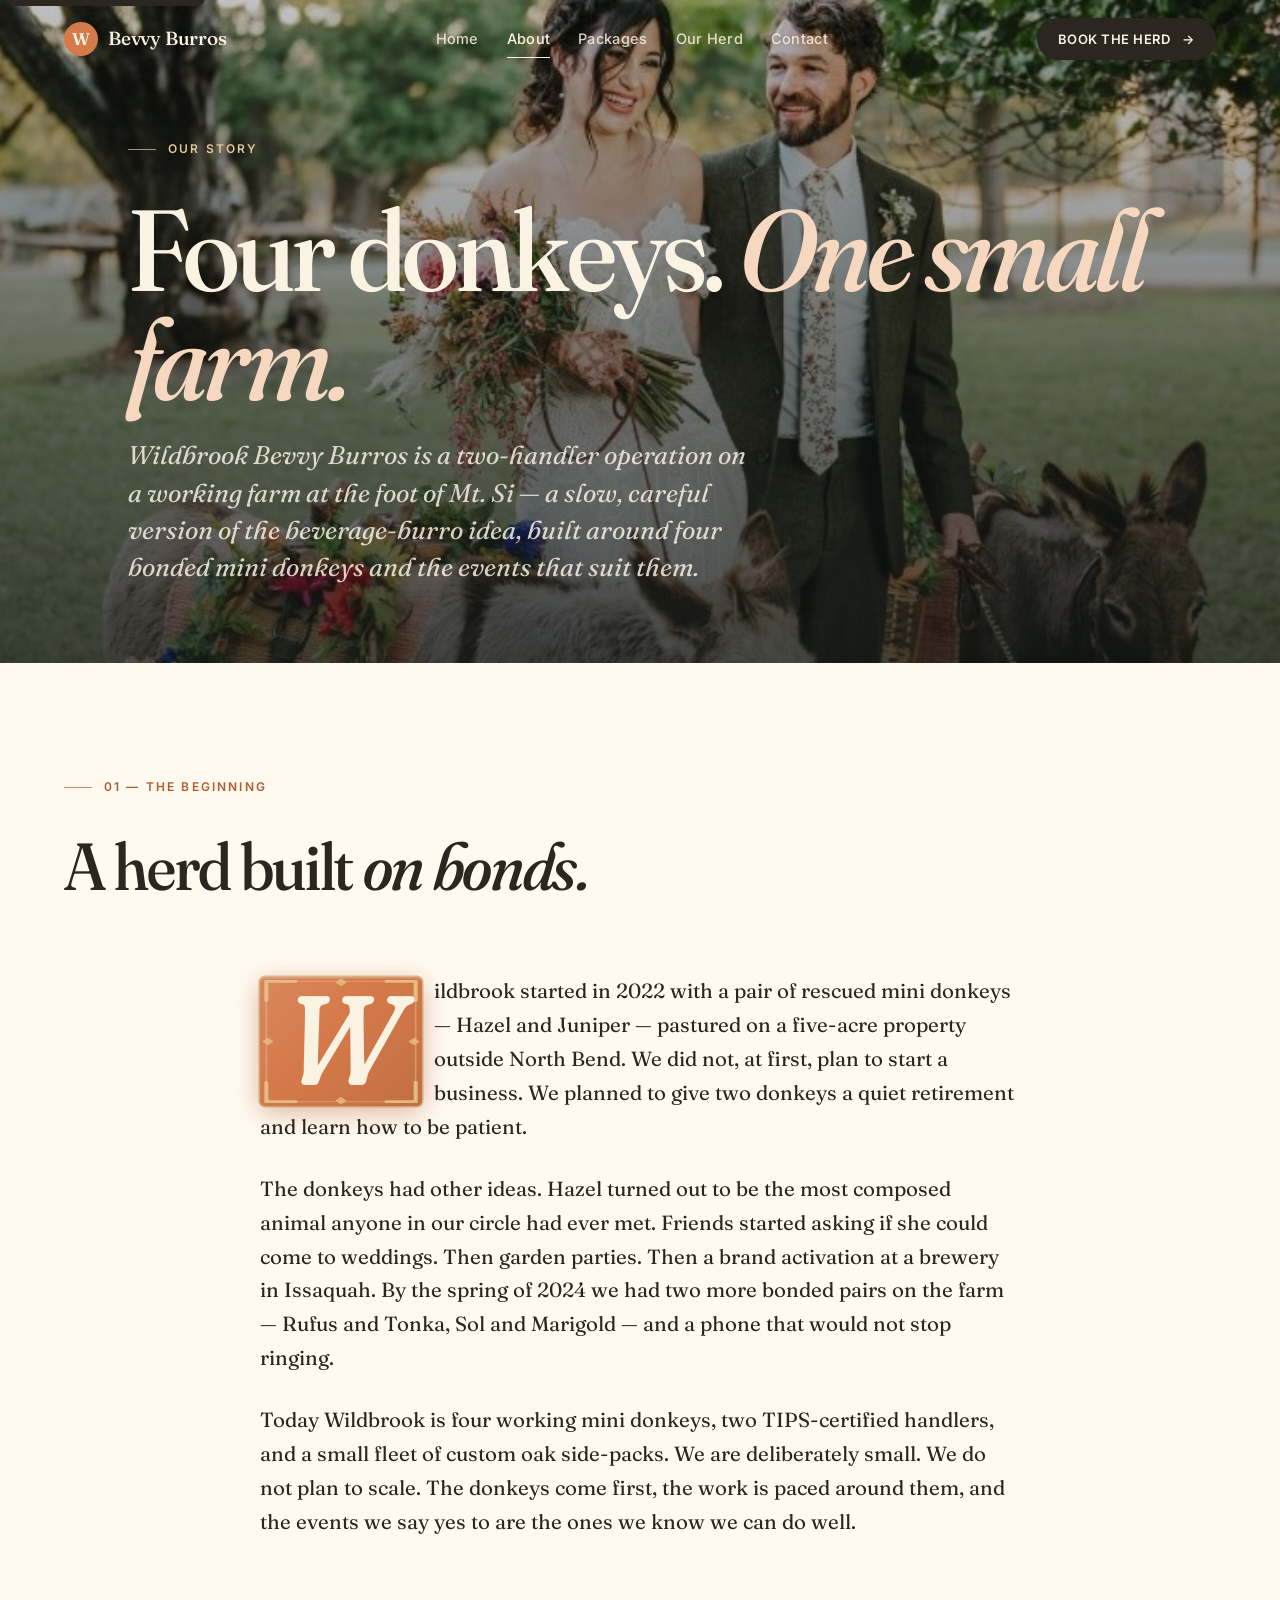
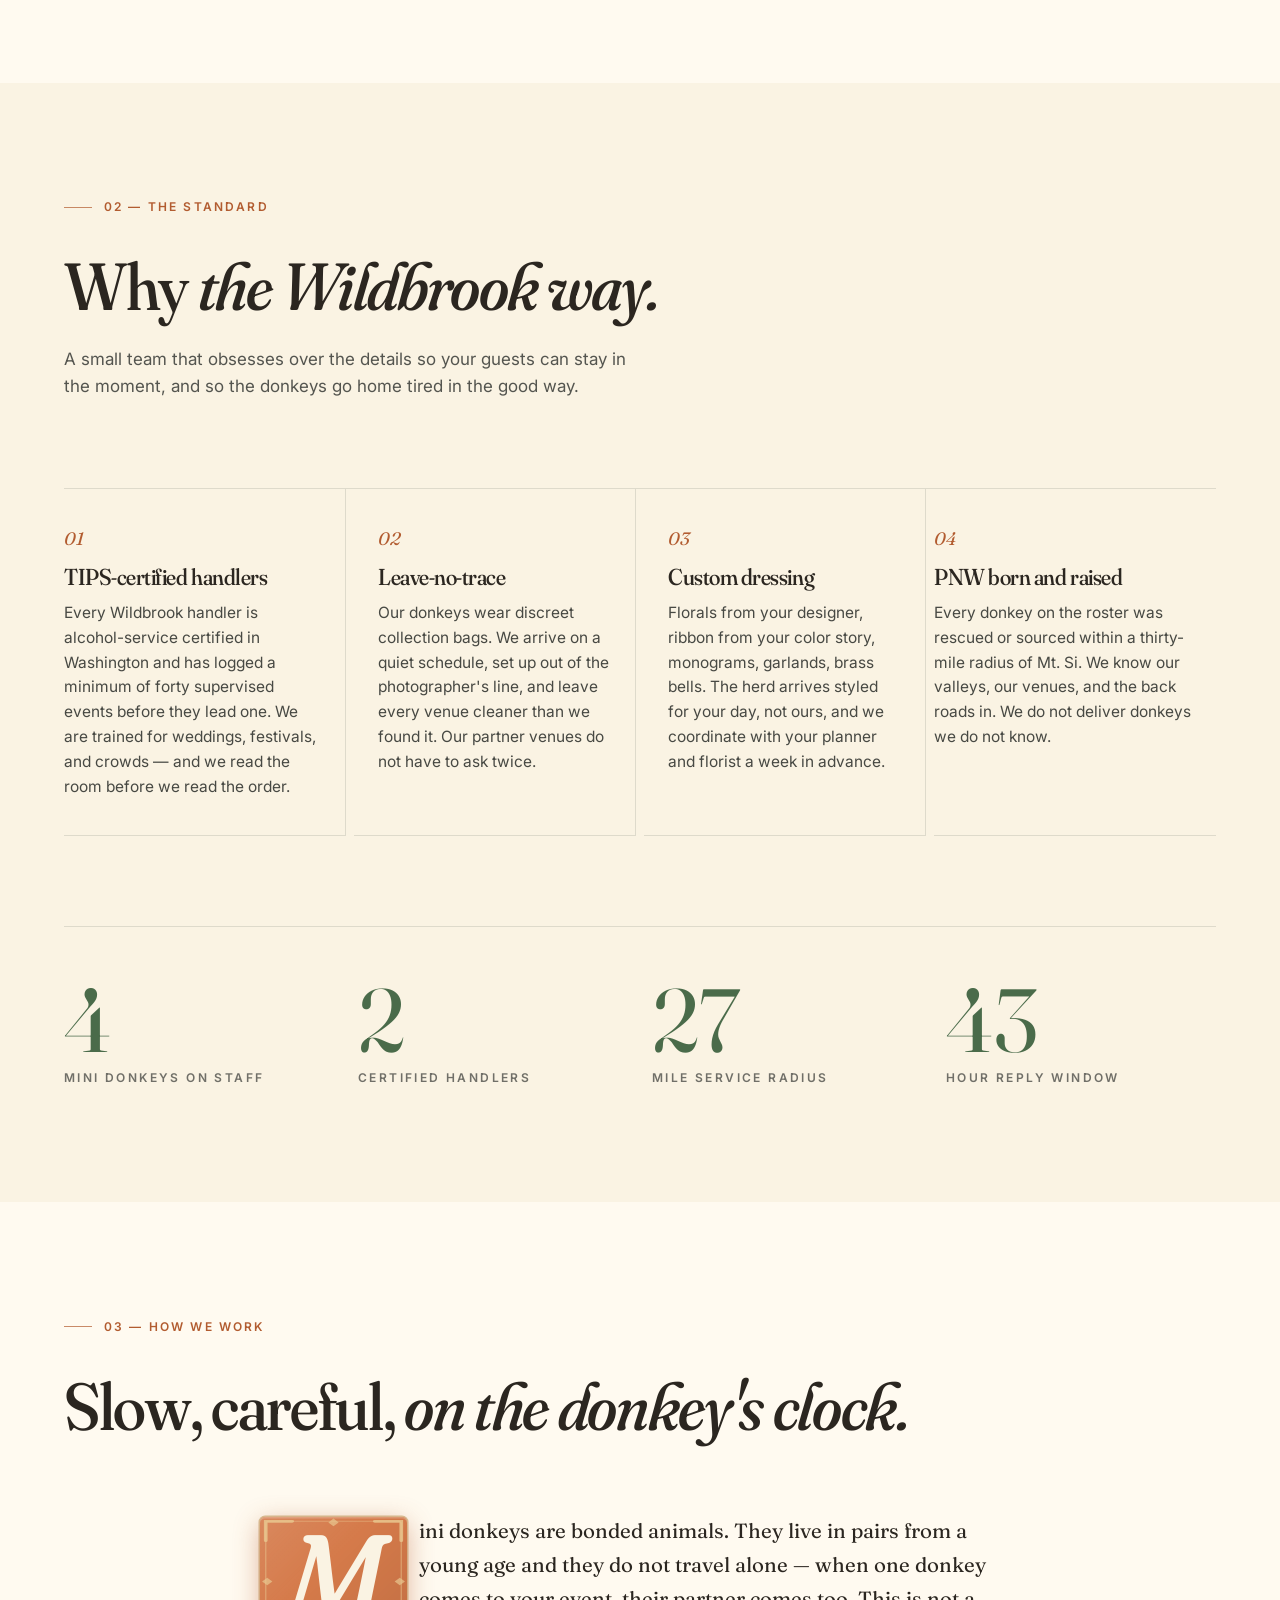
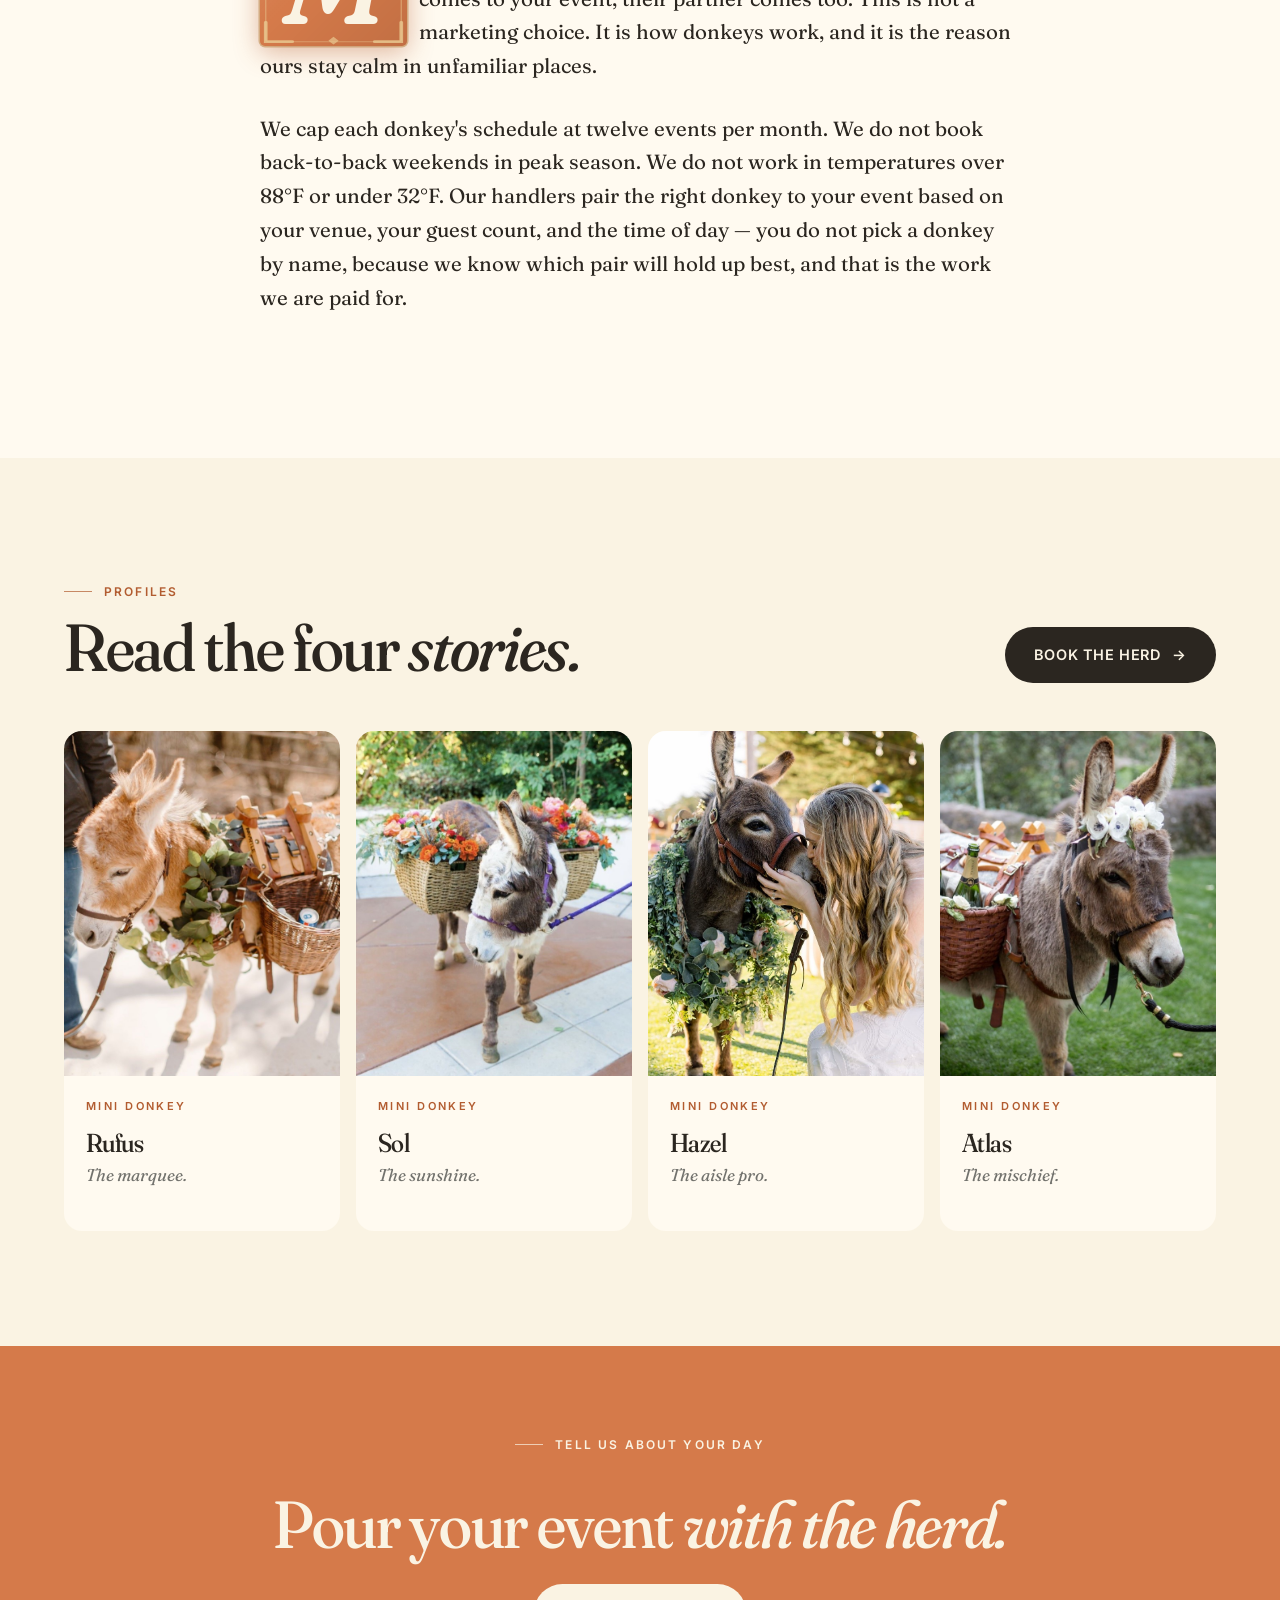
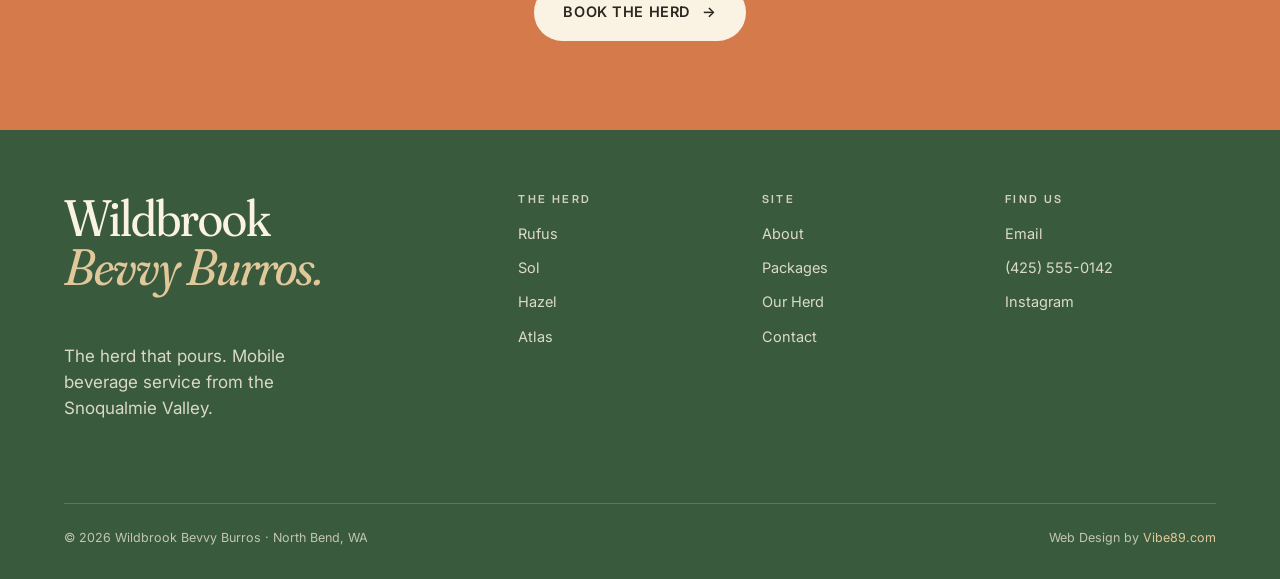
==== about.html @ c3e3aca4 "Refactor site to 4 mini donkeys + 5-page IA - Roster narrowed to Rufus, Sol, Hazel, Atlas (rename wr" ====
<!DOCTYPE html>
<html lang="en">
<head>
  <meta charset="UTF-8" />
  <meta name="viewport" content="width=device-width, initial-scale=1.0" />
  <title>About — Wildbrook Bevvy Burros · The herd that pours</title>
  <meta name="description" content="Four mini donkeys, two handlers, one farm in the Snoqualmie Valley. The Wildbrook story — how a North Bend rescue project became Washington's premier mobile beverage burro service." />
  <meta name="theme-color" content="#2a3d2c" />
  <link rel="icon" href="favicon.svg" type="image/svg+xml" />
  <link rel="canonical" href="https://wildbrookbevvyburros.com/about.html" />
  <meta property="og:title" content="About — Wildbrook Bevvy Burros" />
  <meta property="og:description" content="Four mini donkeys, two handlers, one farm in the Snoqualmie Valley." />
  <meta property="og:image" content="https://wildbrookbevvyburros.com/images/og-image.svg" />
  <meta property="og:type" content="website" />
  <link rel="preconnect" href="https://fonts.googleapis.com" />
  <link rel="preconnect" href="https://fonts.gstatic.com" crossorigin />
  <link href="https://fonts.googleapis.com/css2?family=Fraunces:ital,opsz,wght@0,9..144,400;0,9..144,500;0,9..144,600;1,9..144,400;1,9..144,500&family=Inter:wght@400;500;600;700&display=swap" rel="stylesheet" />
  <link rel="stylesheet" href="styles.css" />
</head>
<body>
  <a href="#main" class="skip-link">Skip to main content</a>

  <header class="nav nav--on-dark" id="topnav" role="banner">
    <a class="nav__brand" href="index.html" aria-label="Wildbrook Bevvy Burros — Home">
      <span class="nav__mark" aria-hidden="true">W</span>
      <span>Bevvy Burros</span>
    </a>
    <nav class="nav__links" id="nav-panel" aria-label="Primary">
      <a href="index.html">Home</a>
      <a href="about.html" aria-current="page">About</a>
      <a href="packages.html">Packages</a>
      <a href="herd.html">Our Herd</a>
      <a href="contact.html">Contact</a>
    </nav>
    <a class="btn nav__cta" href="contact.html"><span>Book the herd</span><span class="btn__arrow" aria-hidden="true">→</span></a>
    <button class="nav__toggle" type="button" aria-label="Open menu" aria-expanded="false" aria-controls="nav-panel"><span></span></button>
  </header>

  <main id="main">
    <section class="page-hero" aria-label="About Wildbrook Bevvy Burros">
      <div class="page-hero__bg" aria-hidden="true">
        <img src="images/scene-meadow.jpg?v=3" alt="" />
      </div>
      <div class="page-hero__inner">
        <p class="eyebrow page-hero__eyebrow">Our story</p>
        <h1 class="page-hero__title">Four donkeys. <em>One small farm.</em></h1>
        <p class="page-hero__lede">Wildbrook Bevvy Burros is a two-handler operation on a working farm at the foot of Mt. Si — a slow, careful version of the beverage-burro idea, built around four bonded mini donkeys and the events that suit them.</p>
      </div>
    </section>

    <section class="section" aria-label="Our story">
      <div class="shell">
        <div class="section__head">
          <p class="eyebrow reveal">01 — The beginning</p>
          <h2 class="reveal reveal--delay-1">A herd built <em>on bonds.</em></h2>
        </div>
        <div class="animal__story editorial reveal reveal--delay-2" style="max-width: 760px; margin-inline: auto;">
          <p>Wildbrook started in 2022 with a pair of rescued mini donkeys — Hazel and Juniper — pastured on a five-acre property outside North Bend. We did not, at first, plan to start a business. We planned to give two donkeys a quiet retirement and learn how to be patient.</p>
          <p>The donkeys had other ideas. Hazel turned out to be the most composed animal anyone in our circle had ever met. Friends started asking if she could come to weddings. Then garden parties. Then a brand activation at a brewery in Issaquah. By the spring of 2024 we had two more bonded pairs on the farm — Rufus and Tonka, Sol and Marigold — and a phone that would not stop ringing.</p>
          <p>Today Wildbrook is four working mini donkeys, two TIPS-certified handlers, and a small fleet of custom oak side-packs. We are deliberately small. We do not plan to scale. The donkeys come first, the work is paced around them, and the events we say yes to are the ones we know we can do well.</p>
        </div>
      </div>
    </section>

    <section class="section section--cream pillars" aria-label="Why the Wildbrook way">
      <div class="shell">
        <div class="section__head">
          <p class="eyebrow reveal">02 — The standard</p>
          <h2 class="reveal reveal--delay-1">Why <em>the Wildbrook way.</em></h2>
          <p class="reveal reveal--delay-2" style="max-width:580px; color:rgba(20,24,22,0.72);">A small team that obsesses over the details so your guests can stay in the moment, and so the donkeys go home tired in the good way.</p>
        </div>
        <div class="pillars__grid">
          <div class="pillar reveal">
            <span class="pillar__num">01</span>
            <h3 class="pillar__title">TIPS-certified handlers</h3>
            <p class="pillar__body">Every Wildbrook handler is alcohol-service certified in Washington and has logged a minimum of forty supervised events before they lead one. We are trained for weddings, festivals, and crowds — and we read the room before we read the order.</p>
          </div>
          <div class="pillar reveal reveal--delay-1">
            <span class="pillar__num">02</span>
            <h3 class="pillar__title">Leave-no-trace</h3>
            <p class="pillar__body">Our donkeys wear discreet collection bags. We arrive on a quiet schedule, set up out of the photographer's line, and leave every venue cleaner than we found it. Our partner venues do not have to ask twice.</p>
          </div>
          <div class="pillar reveal reveal--delay-2">
            <span class="pillar__num">03</span>
            <h3 class="pillar__title">Custom dressing</h3>
            <p class="pillar__body">Florals from your designer, ribbon from your color story, monograms, garlands, brass bells. The herd arrives styled for your day, not ours, and we coordinate with your planner and florist a week in advance.</p>
          </div>
          <div class="pillar reveal reveal--delay-3">
            <span class="pillar__num">04</span>
            <h3 class="pillar__title">PNW born and raised</h3>
            <p class="pillar__body">Every donkey on the roster was rescued or sourced within a thirty-mile radius of Mt. Si. We know our valleys, our venues, and the back roads in. We do not deliver donkeys we do not know.</p>
          </div>
        </div>

        <div class="stats">
          <div class="stat reveal">
            <span class="stat__num counter" data-counter="4">0</span>
            <span class="stat__label">Mini donkeys on staff</span>
          </div>
          <div class="stat reveal reveal--delay-1">
            <span class="stat__num counter" data-counter="2">0</span>
            <span class="stat__label">Certified handlers</span>
          </div>
          <div class="stat reveal reveal--delay-2">
            <span class="stat__num counter" data-counter="30">0</span>
            <span class="stat__label">Mile service radius</span>
          </div>
          <div class="stat reveal reveal--delay-3">
            <span class="stat__num counter" data-counter="48">0</span>
            <span class="stat__label">Hour reply window</span>
          </div>
        </div>
      </div>
    </section>

    <section class="section" aria-label="How we work">
      <div class="shell">
        <div class="section__head">
          <p class="eyebrow reveal">03 — How we work</p>
          <h2 class="reveal reveal--delay-1">Slow, careful, <em>on the donkey's clock.</em></h2>
        </div>
        <div class="animal__story editorial reveal reveal--delay-2" style="max-width: 760px; margin-inline: auto;">
          <p>Mini donkeys are bonded animals. They live in pairs from a young age and they do not travel alone — when one donkey comes to your event, their partner comes too. This is not a marketing choice. It is how donkeys work, and it is the reason ours stay calm in unfamiliar places.</p>
          <p>We cap each donkey's schedule at twelve events per month. We do not book back-to-back weekends in peak season. We do not work in temperatures over 88°F or under 32°F. Our handlers pair the right donkey to your event based on your venue, your guest count, and the time of day — you do not pick a donkey by name, because we know which pair will hold up best, and that is the work we are paid for.</p>
        </div>
      </div>
    </section>

    <section class="herd" aria-label="All four donkey profiles">
      <div class="herd__head">
        <div>
          <p class="eyebrow">Profiles</p>
          <h2>Read the four <em>stories.</em></h2>
        </div>
        <a class="btn" href="contact.html"><span>Book the herd</span><span class="btn__arrow" aria-hidden="true">→</span></a>
      </div>
      <div class="herd__grid">
        <a class="herd-card" href="rufus.html">
          <div class="herd-card__media"><img src="images/rufus.jpg?v=3" alt="Rufus the mini donkey." /></div>
          <div class="herd-card__body">
            <p class="herd-card__species">Mini Donkey</p>
            <h3 class="herd-card__name">Rufus</h3>
            <p class="herd-card__tag">The marquee.</p>
          </div>
        </a>
        <a class="herd-card" href="sol.html">
          <div class="herd-card__media"><img src="images/sol.jpg?v=3" alt="Sol the mini donkey." /></div>
          <div class="herd-card__body">
            <p class="herd-card__species">Mini Donkey</p>
            <h3 class="herd-card__name">Sol</h3>
            <p class="herd-card__tag">The sunshine.</p>
          </div>
        </a>
        <a class="herd-card" href="hazel.html">
          <div class="herd-card__media"><img src="images/hazel.jpg?v=3" alt="Hazel the mini donkey." /></div>
          <div class="herd-card__body">
            <p class="herd-card__species">Mini Donkey</p>
            <h3 class="herd-card__name">Hazel</h3>
            <p class="herd-card__tag">The aisle pro.</p>
          </div>
        </a>
        <a class="herd-card" href="atlas.html">
          <div class="herd-card__media"><img src="images/atlas.jpg?v=3" alt="Atlas the mini donkey." /></div>
          <div class="herd-card__body">
            <p class="herd-card__species">Mini Donkey</p>
            <h3 class="herd-card__name">Atlas</h3>
            <p class="herd-card__tag">The mischief.</p>
          </div>
        </a>
      </div>
    </section>

    <section class="cta-strip" aria-label="Book the herd">
      <p class="eyebrow" style="color:var(--cream);">Tell us about your day</p>
      <h2>Pour your event <em>with the herd.</em></h2>
      <a class="btn btn--cream" href="contact.html"><span>Book the herd</span><span class="btn__arrow" aria-hidden="true">→</span></a>
    </section>
  </main>

  <footer class="footer" role="contentinfo">
    <div class="shell">
      <div class="footer__grid">
        <div>
          <p class="footer__brand">Wildbrook<br><em>Bevvy Burros.</em></p>
          <p style="margin-top:18px; color:rgba(246,239,226,0.85); max-width:280px;">The herd that pours. Mobile beverage service from the Snoqualmie Valley.</p>
        </div>
        <div class="footer__col">
          <h4>The herd</h4>
          <ul class="footer__links">
            <li><a href="rufus.html">Rufus</a></li>
            <li><a href="sol.html">Sol</a></li>
            <li><a href="hazel.html">Hazel</a></li>
            <li><a href="atlas.html">Atlas</a></li>
          </ul>
        </div>
        <div class="footer__col">
          <h4>Site</h4>
          <ul class="footer__links">
            <li><a href="about.html" aria-current="page">About</a></li>
            <li><a href="packages.html">Packages</a></li>
            <li><a href="herd.html">Our Herd</a></li>
            <li><a href="contact.html">Contact</a></li>
          </ul>
        </div>
        <div class="footer__col">
          <h4>Find us</h4>
          <ul class="footer__links">
            <li><a href="mailto:hello@wildbrookbevvyburros.com">Email</a></li>
            <li><a href="tel:+14255550142">(425) 555-0142</a></li>
            <li><a href="https://instagram.com" target="_blank" rel="noopener">Instagram</a></li>
          </ul>
        </div>
      </div>
      <div class="footer__legal">
        <span>© 2026 Wildbrook Bevvy Burros · North Bend, WA</span>
        <span>Web Design by <a href="https://vibe89.com" target="_blank" rel="noopener" style="color:var(--brass-soft);">Vibe89.com</a></span>
      </div>
    </div>
  </footer>

  <script src="script.js" defer></script>
</body>
</html>
---- styles.css ----
/* =============================================================================
   WILDBROOK BEVVY BURROS — Single source stylesheet
   Palette: PNW moody-luxe. Mossy forest green, cream, terracotta, brass.
   Type: Fraunces (display) + Inter (body).
   ============================================================================= */

:root {
  /* Color — bright PNW palette: cream-led, sage and peach accents,
     terracotta pop. Moss reserved as a deep accent. */
  --moss: #4a6b4a;
  --moss-deep: #3a5a3d;
  --moss-dark: #28402a;
  --cream: #faf3e3;
  --cream-warm: #f1e5cb;
  --paper: #fffaf0;
  --sage: #d4dec9;
  --sage-deep: #a8bd9e;
  --peach: #f6d8c0;
  --peach-deep: #e9b394;
  --blush: #f1d4cf;
  --terra: #d57a4a;
  --terra-deep: #b25c30;
  --brass: #c8a56a;
  --brass-soft: #e1c89a;
  --ink: #2b2620;
  --ink-soft: #4a4338;
  --shadow: rgba(74, 67, 56, 0.12);
  --shadow-strong: rgba(74, 67, 56, 0.24);

  /* Typography */
  --font-display: "Fraunces", "Times New Roman", serif;
  --font-body: "Inter", -apple-system, BlinkMacSystemFont, "Segoe UI", sans-serif;

  /* Spacing scale */
  --space-1: 4px;
  --space-2: 8px;
  --space-3: 12px;
  --space-4: 16px;
  --space-5: 24px;
  --space-6: 32px;
  --space-7: 48px;
  --space-8: 64px;
  --space-9: 96px;
  --space-10: 128px;

  /* Layout */
  --shell-max: 1320px;
  --gutter: clamp(20px, 5vw, 64px);
  --radius-sm: 10px;
  --radius-md: 18px;
  --radius-lg: 28px;
  --radius-xl: 44px;

  /* Motion */
  --ease-out: cubic-bezier(0.22, 0.61, 0.36, 1);
  --ease-in-out: cubic-bezier(0.65, 0, 0.35, 1);
  --ease-spring: cubic-bezier(0.34, 1.56, 0.64, 1);
  --dur-fast: 180ms;
  --dur-base: 320ms;
  --dur-slow: 560ms;
  --dur-langur: 900ms;
}

/* ---------- Reset & base ------------------------------------------------- */

*,
*::before,
*::after {
  box-sizing: border-box;
}

html {
  scroll-behavior: smooth;
  -webkit-text-size-adjust: 100%;
}

body {
  margin: 0;
  font-family: var(--font-body);
  font-size: 17px;
  line-height: 1.55;
  color: var(--ink);
  background: var(--paper);
  -webkit-font-smoothing: antialiased;
  -moz-osx-font-smoothing: grayscale;
  overflow-x: hidden;
}

img,
svg,
video {
  display: block;
  max-width: 100%;
  height: auto;
}

button {
  font: inherit;
  color: inherit;
  background: none;
  border: 0;
  cursor: pointer;
}

a {
  color: inherit;
  text-decoration: none;
  transition: color var(--dur-fast) var(--ease-out);
}

:focus-visible {
  outline: 2px solid var(--terra);
  outline-offset: 4px;
  border-radius: 4px;
}

::selection {
  background: var(--terra);
  color: var(--cream);
}

.skip-link {
  position: absolute;
  top: -40px;
  left: 8px;
  padding: 10px 16px;
  background: var(--ink);
  color: var(--cream);
  border-radius: 8px;
  z-index: 9999;
  font-weight: 600;
}

.skip-link:focus {
  top: 8px;
}

.visually-hidden {
  position: absolute;
  width: 1px;
  height: 1px;
  padding: 0;
  margin: -1px;
  overflow: hidden;
  clip: rect(0, 0, 0, 0);
  white-space: nowrap;
  border: 0;
}

/* ---------- Typography --------------------------------------------------- */

h1,
h2,
h3,
h4 {
  font-family: var(--font-display);
  font-weight: 500;
  letter-spacing: -0.02em;
  line-height: 1.05;
  margin: 0;
  font-variation-settings: "opsz" 144, "SOFT" 50;
}

h1 {
  font-size: clamp(48px, 8vw, 128px);
}
h2 {
  font-size: clamp(36px, 5.2vw, 84px);
}
h3 {
  font-size: clamp(24px, 2.6vw, 36px);
}
h4 {
  font-size: clamp(18px, 1.6vw, 22px);
}

p {
  margin: 0 0 1em;
}

.eyebrow {
  display: inline-flex;
  align-items: center;
  gap: 12px;
  font-family: var(--font-body);
  font-size: 12px;
  letter-spacing: 0.18em;
  text-transform: uppercase;
  color: var(--terra-deep);
  font-weight: 600;
}

.eyebrow::before {
  content: "";
  display: inline-block;
  width: 28px;
  height: 1px;
  background: currentColor;
  opacity: 0.7;
}

/* Editorial drop-cap — filigree badge */
.editorial > p:first-of-type::first-letter {
  font-family: var(--font-display);
  font-size: 6.2em;
  font-style: italic;
  font-weight: 500;
  font-variation-settings: "opsz" 144, "SOFT" 100;
  float: left;
  line-height: 0.78;
  margin: 0.02em 0.1em -0.04em 0;
  color: var(--cream);
  padding: 0.1em 0.18em 0.14em;
  border-radius: 5px;
  /* Stack:
     1 — SVG filigree (corner brackets + diamond side-marks in brass)
     2 — diagonal gloss sheen
     3 — terra base colour                                             */
  background:
    url("data:image/svg+xml,%3Csvg xmlns='http://www.w3.org/2000/svg' viewBox='0 0 100 120' preserveAspectRatio='none'%3E%3Crect x='4' y='4' width='92' height='112' rx='2' fill='none' stroke='%23e8c890' stroke-width='1' stroke-opacity='0.45'/%3E%3Cpath d='M4,22 L4,4 L22,4' fill='none' stroke='%23e8c890' stroke-width='2.5' stroke-opacity='0.8' stroke-linecap='round'/%3E%3Cpath d='M78,4 L96,4 L96,22' fill='none' stroke='%23e8c890' stroke-width='2.5' stroke-opacity='0.8' stroke-linecap='round'/%3E%3Cpath d='M4,98 L4,116 L22,116' fill='none' stroke='%23e8c890' stroke-width='2.5' stroke-opacity='0.8' stroke-linecap='round'/%3E%3Cpath d='M78,116 L96,116 L96,98' fill='none' stroke='%23e8c890' stroke-width='2.5' stroke-opacity='0.8' stroke-linecap='round'/%3E%3Cpath d='M50,1.5 L53.5,5 L50,8.5 L46.5,5 Z' fill='%23e8c890' fill-opacity='0.7'/%3E%3Cpath d='M50,111.5 L53.5,115 L50,118.5 L46.5,115 Z' fill='%23e8c890' fill-opacity='0.7'/%3E%3Cpath d='M1.5,60 L5,63.5 L8.5,60 L5,56.5 Z' fill='%23e8c890' fill-opacity='0.7'/%3E%3Cpath d='M91.5,60 L95,63.5 L98.5,60 L95,56.5 Z' fill='%23e8c890' fill-opacity='0.7'/%3E%3C/svg%3E")
    center / 100% 100% no-repeat,
    linear-gradient(135deg, rgba(255,255,255,0.11) 0%, transparent 42%, rgba(0,0,0,0.09) 100%),
    var(--terra);
  /* Outer brass ring + warm lift shadow + inner top gloss */
  box-shadow:
    0 6px 26px rgba(181, 92, 48, 0.44),
    0 0 0 1.5px rgba(200, 165, 106, 0.65),
    inset 0 1.5px 0 rgba(255, 255, 255, 0.22);
}

/* ---------- Layout primitives ------------------------------------------- */

.shell {
  width: min(100% - var(--gutter) * 2, var(--shell-max));
  margin-inline: auto;
}

.section {
  padding-block: clamp(72px, 9vw, 144px);
  position: relative;
}

.section--cream {
  background: var(--cream);
  color: var(--ink);
}

.section--sage {
  background: var(--sage);
  color: var(--ink);
}

.section--peach {
  background: var(--peach);
  color: var(--ink);
}

.section--moss {
  background: var(--moss);
  color: var(--cream);
}

.section--ink {
  background: var(--ink);
  color: var(--cream);
}

.section__head {
  display: grid;
  gap: var(--space-5);
  max-width: 880px;
  margin-bottom: clamp(40px, 6vw, 72px);
}

/* ---------- Buttons ------------------------------------------------------ */

.btn {
  --btn-bg: var(--ink);
  --btn-fg: var(--cream);
  --btn-border: transparent;
  display: inline-flex;
  align-items: center;
  gap: 12px;
  padding: 16px 28px;
  border-radius: 999px;
  background: var(--btn-bg);
  color: var(--btn-fg);
  border: 1.5px solid var(--btn-border);
  font-weight: 600;
  font-size: 14.5px;
  letter-spacing: 0.04em;
  text-transform: uppercase;
  position: relative;
  overflow: hidden;
  isolation: isolate;
  transition: transform var(--dur-base) var(--ease-spring),
    background var(--dur-base) var(--ease-out),
    color var(--dur-base) var(--ease-out);
}

.btn::before {
  content: "";
  position: absolute;
  inset: 0;
  background: var(--terra);
  transform: translateY(101%);
  transition: transform var(--dur-base) var(--ease-out);
  z-index: -1;
}

.btn:hover,
.btn:focus-visible {
  transform: translateY(-2px);
}

.btn:hover::before,
.btn:focus-visible::before {
  transform: translateY(0);
}

.btn .btn__arrow {
  display: inline-block;
  transition: transform var(--dur-base) var(--ease-out);
}

.btn:hover .btn__arrow {
  transform: translateX(4px);
}

.btn--ghost {
  --btn-bg: transparent;
  --btn-fg: currentColor;
  --btn-border: currentColor;
}

.btn--ghost::before {
  background: var(--cream);
}

.btn--ghost:hover,
.btn--ghost:focus-visible {
  color: var(--ink);
}

.btn--cream {
  --btn-bg: var(--cream);
  --btn-fg: var(--ink);
}

.btn--terra {
  --btn-bg: var(--terra);
  --btn-fg: var(--cream);
}

.btn--terra::before {
  background: var(--ink);
}

/* ---------- Navigation --------------------------------------------------- */

.nav {
  position: fixed;
  top: 0;
  inset-inline: 0;
  z-index: 100;
  padding: 18px var(--gutter);
  display: flex;
  align-items: center;
  justify-content: space-between;
  gap: 24px;
  transition: background var(--dur-base) var(--ease-out),
    backdrop-filter var(--dur-base) var(--ease-out),
    padding var(--dur-base) var(--ease-out),
    color var(--dur-base) var(--ease-out);
  color: var(--ink);
}

.nav.is-scrolled {
  padding-block: 12px;
  background: rgba(255, 250, 240, 0.85);
  backdrop-filter: saturate(160%) blur(18px);
  -webkit-backdrop-filter: saturate(160%) blur(18px);
  box-shadow: 0 1px 0 rgba(74, 67, 56, 0.08);
}

/* Dark variant for pages whose hero is dark (animal profiles) */
.nav--on-dark {
  color: var(--cream);
}

.nav--on-dark.is-scrolled {
  background: rgba(43, 38, 32, 0.85);
  box-shadow: none;
}

.nav__brand {
  display: inline-flex;
  align-items: center;
  gap: 10px;
  font-family: var(--font-display);
  font-size: 19px;
  font-weight: 500;
  letter-spacing: -0.01em;
  color: inherit;
}

.nav__mark {
  display: inline-flex;
  width: 34px;
  height: 34px;
  border-radius: 50%;
  background: var(--terra);
  color: var(--cream);
  align-items: center;
  justify-content: center;
  font-family: var(--font-display);
  font-size: 17px;
  font-weight: 600;
}

.nav__links {
  display: flex;
  gap: 28px;
  font-size: 14.5px;
  font-weight: 500;
  letter-spacing: 0.02em;
}

.nav__links a {
  position: relative;
  padding: 4px 0;
  opacity: 0.85;
}

.nav__links a::after {
  content: "";
  position: absolute;
  inset: auto 0 -4px 0;
  height: 1.5px;
  background: currentColor;
  transform-origin: left;
  transform: scaleX(0);
  transition: transform var(--dur-base) var(--ease-out);
}

.nav__links a:hover,
.nav__links a:focus-visible,
.nav__links a[aria-current="page"] {
  opacity: 1;
}

.nav__links a:hover::after,
.nav__links a:focus-visible::after,
.nav__links a[aria-current="page"]::after {
  transform: scaleX(1);
}

.nav__cta {
  padding: 10px 20px;
  font-size: 13px;
}

.nav__toggle {
  display: none;
  width: 44px;
  height: 44px;
  border-radius: 50%;
  background: rgba(255, 255, 255, 0.08);
  align-items: center;
  justify-content: center;
}

.nav__toggle span {
  display: block;
  width: 18px;
  height: 1.5px;
  background: currentColor;
  position: relative;
}

.nav__toggle span::before,
.nav__toggle span::after {
  content: "";
  position: absolute;
  inset: 0;
  background: currentColor;
  transform: translateY(-6px);
}

.nav__toggle span::after {
  transform: translateY(6px);
}

@media (max-width: 820px) {
  .nav__links,
  .nav__cta {
    display: none;
  }
  .nav__toggle {
    display: inline-flex;
  }
  .nav.is-open .nav__links {
    display: flex;
    position: fixed;
    inset: 64px 12px auto 12px;
    flex-direction: column;
    gap: 4px;
    background: var(--ink);
    color: var(--cream);
    padding: 24px;
    border-radius: var(--radius-md);
    font-size: 18px;
    box-shadow: 0 16px 40px rgba(43, 38, 32, 0.28);
    z-index: 200;
  }

  .nav.is-open .nav__links a {
    padding: 10px 0;
    color: var(--cream);
    opacity: 1;
    border-bottom: 1px solid rgba(246, 239, 226, 0.1);
  }

  .nav.is-open .nav__links a:last-child {
    border-bottom: none;
  }

  .nav.is-open .nav__links a:hover,
  .nav.is-open .nav__links a:focus-visible {
    color: var(--terra);
  }

  .nav.is-open .nav__links a::after {
    display: none;
  }
}

/* ---------- Hero --------------------------------------------------------- */

.hero {
  min-height: 100svh;
  display: grid;
  grid-template-columns: 55fr 45fr;
  color: var(--ink);
  background: var(--paper);
  overflow: hidden;
  position: relative;
}

/* Left: cream text panel */
.hero__panel {
  display: flex;
  flex-direction: column;
  justify-content: flex-end;
  gap: clamp(20px, 2.5vw, 30px);
  padding:
    clamp(100px, 14vh, 180px)
    clamp(32px, 4vw, 72px)
    clamp(56px, 9vw, 100px);
}

/* Right: full-height photo column */
.hero__photo {
  position: relative;
  overflow: hidden;
}

.hero__photo img {
  position: absolute;
  inset: 0;
  width: 100%;
  height: 100%;
  object-fit: cover;
  object-position: center 18%;
  opacity: 0;
  transition: opacity 1s var(--ease-in-out);
}

.hero__photo img.is-active {
  opacity: 1;
  animation: kenBurns 14s var(--ease-in-out) infinite alternate;
}

/* Slight uniform darken over slideshow (sits above imgs, below gradients) */
.hero__photo-overlay {
  position: absolute;
  inset: 0;
  z-index: 1;
  pointer-events: none;
  background: rgba(20, 24, 22, 0.2);
}

/* Feathered left edge blends photo into cream panel */
.hero__photo::after {
  content: "";
  position: absolute;
  inset: 0 auto 0 0;
  width: clamp(40px, 6vw, 100px);
  background: linear-gradient(to right, var(--paper), transparent);
  pointer-events: none;
  z-index: 2;
}

/* Light wash at photo top keeps nav links legible */
.hero__photo::before {
  content: "";
  position: absolute;
  inset: 0 0 auto 0;
  height: 160px;
  background: linear-gradient(to bottom, rgba(255, 250, 240, 0.55), transparent);
  pointer-events: none;
  z-index: 2;
}

.hero__eyebrow {
  color: var(--terra-deep);
}

.hero__title {
  font-size: clamp(52px, 7.5vw, 100px);
  letter-spacing: -0.03em;
  line-height: 1;
  font-weight: 500;
  font-variation-settings: "opsz" 144, "SOFT" 60;
  text-wrap: balance;
  word-break: normal;
  overflow-wrap: normal;
  hyphens: none;
}

.hero__title em {
  font-style: italic;
  color: var(--terra);
  font-variation-settings: "opsz" 144, "SOFT" 100;
}

/* Word wrapper — keeps letters together, lets breaks happen only between words */
.hero__split-word {
  display: inline-block;
  white-space: nowrap;
}

.hero__split-letter {
  display: inline-block;
  transform: translateY(110%);
  opacity: 0;
  animation: heroLetterIn 1.1s var(--ease-out) forwards;
}

@keyframes heroLetterIn {
  to {
    transform: translateY(0);
    opacity: 1;
  }
}

.hero__lede {
  max-width: 460px;
  font-size: clamp(15px, 1.3vw, 18px);
  color: var(--ink-soft);
  line-height: 1.65;
  margin: 0;
}

.hero__ctas {
  display: flex;
  gap: 12px;
  flex-wrap: wrap;
}

/* Scroll indicator sits at bottom-center of the photo column */
.hero__scroll {
  position: absolute;
  bottom: 32px;
  right: calc(22.5% - 20px); /* center of photo column */
  font-size: 11px;
  letter-spacing: 0.3em;
  text-transform: uppercase;
  color: rgba(255, 250, 240, 0.75);
  text-shadow: 0 1px 6px rgba(0, 0, 0, 0.35);
  display: flex;
  flex-direction: column;
  align-items: center;
  gap: 12px;
  pointer-events: none;
  z-index: 2;
}

.hero__scroll::after {
  content: "";
  width: 1px;
  height: 38px;
  background: linear-gradient(180deg, currentColor, transparent);
  animation: scrollLine 2.4s var(--ease-in-out) infinite;
}

@keyframes scrollLine {
  0%,
  100% {
    transform: scaleY(0.6);
    transform-origin: top;
  }
  50% {
    transform: scaleY(1);
  }
}

/* Mobile: full-screen parallax overlay hero */
@media (max-width: 720px) {
  .hero {
    height: 100svh;
    overflow: hidden;
    display: block;
    position: relative;
  }

  /* Photo fills the full screen, with extra height for parallax travel */
  .hero__photo {
    position: absolute;
    top: -22%;
    left: 0;
    right: 0;
    bottom: -22%;
    will-change: transform;
  }

  /* Scrim: gradient from transparent at top to dark at bottom */
  .hero__photo::after {
    position: absolute;
    inset: 28% 0 0 0;
    width: auto;
    height: auto;
    z-index: 2;
    background: linear-gradient(
      to bottom,
      transparent 0%,
      rgba(20, 24, 22, 0.55) 55%,
      rgba(20, 24, 22, 0.82) 100%
    );
  }

  /* Light nav-wash stays the same */
  .hero__photo::before {
    height: 140px;
  }

  /* Text panel: absolute, anchored to bottom of hero */
  .hero__panel {
    position: absolute;
    inset: auto 0 0 0;
    z-index: 2;
    justify-content: flex-end;
    gap: 16px;
    padding: 0 var(--gutter) clamp(44px, 8svh, 72px);
    color: var(--cream);
    background: transparent;
  }

  .hero__eyebrow {
    color: rgba(246, 239, 226, 0.78);
  }

  .hero__title {
    font-size: clamp(40px, 10.5vw, 68px);
    text-wrap: balance;
    word-break: normal;
    hyphens: none;
  }

  .hero__title em {
    color: var(--peach-deep);
  }

  .hero__lede {
    color: rgba(246, 239, 226, 0.85);
    max-width: 100%;
    font-size: clamp(14px, 3.8vw, 17px);
  }

  /* Ghost button reads well on dark background — cream border/text */
  .hero__ctas .btn--ghost {
    border-color: rgba(246, 239, 226, 0.6);
  }

  .hero__scroll {
    display: none;
  }
}

/* Mobile nav: always start cream so it reads over any dark hero photo */
@media (max-width: 820px) {
  .nav:not(.is-scrolled):not(.is-open) {
    color: var(--cream);
  }
}

/* ---------- Marquee strip ----------------------------------------------- */

.marquee {
  background: var(--cream);
  color: var(--ink);
  padding: 22px 0;
  border-block: 1px solid rgba(20, 24, 22, 0.08);
  overflow: hidden;
}

.marquee__track {
  display: flex;
  gap: 48px;
  white-space: nowrap;
  font-family: var(--font-display);
  font-size: clamp(28px, 4.4vw, 56px);
  font-weight: 500;
  font-style: italic;
  letter-spacing: -0.02em;
  animation: marqueeMove 38s linear infinite;
  font-variation-settings: "opsz" 144, "SOFT" 80;
}

.marquee__track > span {
  display: inline-flex;
  align-items: center;
  gap: 48px;
}

.marquee__dot {
  display: inline-block;
  width: 14px;
  height: 14px;
  border-radius: 50%;
  background: var(--terra);
  flex-shrink: 0;
}

@keyframes marqueeMove {
  to {
    transform: translateX(-50%);
  }
}

/* ---------- Flagship slider --------------------------------------------- */

.showcase {
  background: var(--cream);
  color: var(--ink);
  position: relative;
}

.showcase__intro {
  padding: clamp(80px, 9vw, 140px) var(--gutter) clamp(48px, 6vw, 80px);
}

.showcase__intro .shell {
  display: grid;
  gap: var(--space-5);
  max-width: 980px;
}

.showcase__title em {
  font-style: italic;
  color: var(--terra);
}

.showcase__lede {
  max-width: 580px;
  color: var(--ink-soft);
  font-size: clamp(15px, 1.4vw, 19px);
}

.showcase__rail {
  position: relative;
}

/* Desktop: sticky pinned panels */
@media (min-width: 900px) {
  .showcase__rail {
    height: calc(var(--showcase-panels, 4) * 100vh);
  }

  .showcase__viewport {
    position: sticky;
    top: 0;
    height: 100vh;
    overflow: hidden;
    isolation: isolate;
  }
}

.showcase__viewport {
  background: var(--cream);
}

.showcase__panel {
  position: absolute;
  inset: 0;
  display: grid;
  grid-template-columns: minmax(0, 1fr) minmax(0, 1fr);
  align-items: center;
  gap: clamp(24px, 3vw, 48px);
  padding: clamp(80px, 8vh, 100px) var(--gutter) clamp(48px, 5vh, 60px);
  opacity: 0;
  transform: translateY(40px);
  transition: opacity var(--dur-slow) var(--ease-out),
    transform var(--dur-slow) var(--ease-out);
  pointer-events: none;
  overflow: hidden;
}

.showcase__panel.is-active {
  opacity: 1;
  transform: translateY(0);
  pointer-events: auto;
}

.showcase__media {
  position: relative;
  aspect-ratio: 4 / 5;
  border-radius: var(--radius-lg);
  overflow: hidden;
  box-shadow: 0 30px 80px var(--shadow-strong),
    0 0 0 1px rgba(43, 38, 32, 0.06) inset;
  transform: translateY(0) scale(1);
  transition: transform 1.2s var(--ease-out);
  align-self: center;
  justify-self: end;
  width: min(100%, 480px);
  max-height: calc(100vh - 160px);
  object-fit: cover;
}

.showcase__media img,
.showcase__media svg {
  width: 100%;
  height: 100%;
  object-fit: cover;
  will-change: transform;
  transform: scale(1);
  transform-origin: center center;
  transition: transform 0.12s linear;
}

.showcase__media-label {
  position: absolute;
  inset: auto 16px 16px 16px;
  display: flex;
  justify-content: space-between;
  align-items: center;
  padding: 10px 14px;
  border-radius: 999px;
  background: rgba(255, 250, 240, 0.85);
  backdrop-filter: blur(8px);
  -webkit-backdrop-filter: blur(8px);
  font-size: 11px;
  letter-spacing: 0.22em;
  text-transform: uppercase;
  color: var(--ink);
  font-weight: 600;
}

.showcase__copy {
  display: grid;
  gap: 10px;
  max-width: 540px;
  align-self: center;
  min-width: 0;
}

/* Zero out default p margins inside copy — gap handles all spacing */
.showcase__copy p {
  margin: 0;
}

.showcase__index {
  font-family: var(--font-display);
  font-size: 56px;
  line-height: 1;
  color: var(--terra);
  font-variation-settings: "opsz" 144;
  font-style: italic;
  opacity: 0.55;
}

.showcase__name {
  font-size: clamp(72px, 11vw, 168px);
  line-height: 0.92;
  letter-spacing: -0.04em;
  margin: 0;
  font-variation-settings: "opsz" 144, "SOFT" 30;
  overflow: hidden;
}

.showcase__name span {
  display: inline-block;
  transform: translateY(110%);
  opacity: 0;
}

.showcase__panel.is-active .showcase__name span {
  animation: panelLetterIn 0.9s var(--ease-out) forwards;
}

.showcase__panel.is-active .showcase__name span:nth-child(2) {
  animation-delay: 0.05s;
}
.showcase__panel.is-active .showcase__name span:nth-child(3) {
  animation-delay: 0.1s;
}
.showcase__panel.is-active .showcase__name span:nth-child(4) {
  animation-delay: 0.15s;
}
.showcase__panel.is-active .showcase__name span:nth-child(5) {
  animation-delay: 0.2s;
}
.showcase__panel.is-active .showcase__name span:nth-child(6) {
  animation-delay: 0.25s;
}

@keyframes panelLetterIn {
  to {
    transform: translateY(0);
    opacity: 1;
  }
}

.showcase__species {
  font-size: 13px;
  letter-spacing: 0.24em;
  text-transform: uppercase;
  color: var(--terra-deep);
  font-weight: 600;
}

.showcase__tagline {
  font-family: var(--font-display);
  font-style: italic;
  font-size: clamp(17px, 1.6vw, 22px);
  color: var(--ink-soft);
  line-height: 1.3;
}

.showcase__stats {
  display: grid;
  grid-template-columns: repeat(2, 1fr);
  gap: 10px 24px;
  border-top: 1px solid rgba(74, 67, 56, 0.18);
  padding-top: 10px;
}

.showcase__stat {
  display: grid;
  gap: 4px;
}

.showcase__stat dt {
  font-size: 11px;
  letter-spacing: 0.22em;
  text-transform: uppercase;
  color: rgba(74, 67, 56, 0.85);
  font-weight: 600;
}

.showcase__stat dd {
  margin: 0;
  font-family: var(--font-display);
  font-size: 22px;
  letter-spacing: -0.01em;
}

.showcase__cta {
  display: inline-flex;
  width: fit-content;
}

/* Progress dots */
.showcase__nav {
  position: absolute;
  inset: auto 0 28px 0;
  display: flex;
  gap: 10px;
  justify-content: center;
  z-index: 5;
}

/* Touch target wrapper: 44×44px tap area around the 4px bar */
.showcase__nav button {
  width: 44px;
  min-height: 44px;
  display: flex;
  align-items: center;
  justify-content: center;
  background: transparent;
  position: relative;
  padding: 0;
}

.showcase__nav button::before {
  content: "";
  width: 44px;
  height: 4px;
  border-radius: 999px;
  background: rgba(74, 67, 56, 0.16);
  transition: background var(--dur-base) var(--ease-out);
  position: relative;
  overflow: hidden;
}

/* The fill indicator on the bar lives on ::before's inner element —
   re-use the ::after pseudo on the button itself for the active fill */
.showcase__nav button[aria-pressed="true"]::before,
.showcase__nav button[aria-current="true"]::before {
  background: var(--terra);
}

.showcase__counter {
  position: absolute;
  top: 32px;
  right: var(--gutter);
  font-family: var(--font-display);
  font-size: 14px;
  letter-spacing: 0.24em;
  text-transform: uppercase;
  color: rgba(74, 67, 56, 0.75);
  z-index: 5;
}

.showcase__counter strong {
  color: var(--ink);
  font-weight: 500;
}

/* Mobile: scroll-driven pinned — same engine as desktop, vertical layout */
@media (max-width: 899px) {
  /* Rail height drives scroll distance (same as desktop) */
  .showcase__rail {
    height: calc(var(--showcase-panels, 4) * 100svh);
  }

  .showcase__viewport {
    position: sticky;
    top: 0;
    height: 100svh;
    overflow: hidden;
    isolation: isolate;
  }

  /* Full-screen vertical panel: image top ~55%, copy bottom */
  .showcase__panel {
    position: absolute;
    inset: 0;
    display: grid;
    grid-template-columns: 1fr;
    grid-template-rows: 54svh 1fr;
    align-items: start;
    gap: 0;
    padding: 0;
    overflow: hidden;
  }

  /* Image fills top row — img inside can parallax-translate */
  .showcase__media {
    grid-row: 1;
    width: 100%;
    height: 100%;
    max-width: none;
    max-height: none;
    aspect-ratio: unset;
    border-radius: 0;
    box-shadow: none;
    margin: 0;
    justify-self: stretch;
    align-self: stretch;
    overflow: hidden;
  }

  .showcase__media img,
  .showcase__media svg {
    height: 100%;
    top: 0;
    position: static;
  }

  /* Soft bottom edge blends photo into the copy area */
  .showcase__media::after {
    content: "";
    position: absolute;
    inset: auto 0 0 0;
    height: 80px;
    background: linear-gradient(to top, var(--cream), transparent);
    pointer-events: none;
    z-index: 1;
  }

  /* Copy fills bottom row */
  .showcase__copy {
    grid-row: 2;
    padding: 20px var(--gutter) 32px;
    max-width: none;
    gap: 10px;
    overflow-y: auto;
    align-self: start;
  }

  /* Hide the name/height label — CTA takes its spot on the image */
  .showcase__media-label {
    display: none;
  }

  /* Lift CTA onto the image as a frosted pill, matching label position */
  .showcase__cta.btn {
    position: absolute;
    bottom: calc(46svh + 14px);
    left: var(--gutter);
    z-index: 6;
    /* Frosted pill — same treatment as the old media label */
    display: inline-flex;
    background: rgba(255, 250, 240, 0.88);
    backdrop-filter: blur(10px);
    -webkit-backdrop-filter: blur(10px);
    color: var(--ink);
    border: none;
    border-radius: 999px;
    padding: 8px 16px;
    font-size: 11px;
    font-weight: 600;
    letter-spacing: 0.2em;
    text-transform: uppercase;
    box-shadow: 0 2px 12px rgba(43, 38, 32, 0.18);
    transform: none;
    width: auto;
  }

  .showcase__cta.btn::before {
    display: none;
  }

  .showcase__cta.btn:hover,
  .showcase__cta.btn:focus-visible {
    background: rgba(255, 250, 240, 1);
    transform: none;
    color: var(--terra-deep);
  }

  .showcase__index {
    display: none;
  }

  .showcase__name {
    font-size: clamp(56px, 17vw, 92px);
    overflow: hidden;
  }

  /* Counter: over image, top-right */
  .showcase__counter {
    display: block;
    top: 16px;
    right: var(--gutter);
    left: auto;
    font-size: 12px;
    letter-spacing: 0.18em;
    color: rgba(255, 250, 240, 0.92);
    text-shadow: 0 1px 8px rgba(0, 0, 0, 0.5);
    z-index: 10;
  }

  .showcase__counter strong {
    color: var(--cream);
  }

  /* Dots sit above copy, below image */
  .showcase__nav {
    display: flex;
    position: absolute;
    inset: calc(54svh - 28px) 0 auto 0;
    justify-content: center;
    z-index: 10;
  }
}

/* ---------- Why-us pillars ---------------------------------------------- */

.pillars {
  background: var(--cream);
  color: var(--ink);
}

.pillars__grid {
  display: grid;
  grid-template-columns: repeat(auto-fit, minmax(240px, 1fr));
  gap: 8px;
  border-top: 1px solid rgba(20, 32, 26, 0.12);
}

.pillar {
  padding: 36px 24px 36px 0;
  border-bottom: 1px solid rgba(20, 32, 26, 0.12);
  display: grid;
  gap: 12px;
  align-content: start;
  position: relative;
  transition: padding var(--dur-base) var(--ease-out);
}

.pillar:not(:last-child) {
  border-right: 1px solid rgba(20, 32, 26, 0.12);
  padding-right: 24px;
  padding-left: 24px;
}

.pillar:first-child {
  padding-left: 0;
}

.pillar__num {
  font-family: var(--font-display);
  font-size: 18px;
  font-style: italic;
  color: var(--terra-deep);
}

.pillar__title {
  font-size: clamp(22px, 1.8vw, 28px);
  margin: 0;
}

.pillar__body {
  margin: 0;
  color: rgba(20, 24, 22, 0.78);
  font-size: 15.5px;
  line-height: 1.6;
}

.pillar:hover {
  background: rgba(198, 106, 61, 0.05);
}

@media (max-width: 720px) {
  .pillar,
  .pillar:not(:last-child),
  .pillar:first-child {
    padding: 28px 0;
    border-right: none;
  }
}

/* Stats row */
.stats {
  display: grid;
  grid-template-columns: repeat(auto-fit, minmax(160px, 1fr));
  gap: var(--space-5);
  margin-top: clamp(56px, 7vw, 96px);
  padding-top: var(--space-7);
  border-top: 1px solid rgba(20, 32, 26, 0.12);
}

.stat {
  display: grid;
  gap: 4px;
}

.stat__num {
  font-family: var(--font-display);
  font-size: clamp(56px, 7vw, 96px);
  line-height: 1;
  color: var(--moss);
  font-variation-settings: "opsz" 144;
}

.stat__label {
  font-size: 12px;
  letter-spacing: 0.2em;
  text-transform: uppercase;
  color: rgba(20, 24, 22, 0.6);
  font-weight: 600;
}

/* ---------- Packages ---------------------------------------------------- */

.packages {
  background: var(--sage);
  color: var(--ink);
}

.packages__grid {
  display: grid;
  grid-template-columns: repeat(auto-fit, minmax(280px, 1fr));
  gap: 20px;
}

.pkg {
  position: relative;
  padding: 36px 32px 32px;
  background: var(--paper);
  border: 1px solid rgba(74, 67, 56, 0.1);
  border-radius: var(--radius-md);
  display: grid;
  gap: 18px;
  align-content: start;
  transition: transform var(--dur-base) var(--ease-spring),
    background var(--dur-base) var(--ease-out),
    border-color var(--dur-base) var(--ease-out),
    box-shadow var(--dur-base) var(--ease-out);
  isolation: isolate;
  overflow: hidden;
  box-shadow: 0 6px 18px rgba(74, 67, 56, 0.04);
}

.pkg::before {
  content: "";
  position: absolute;
  inset: -1px;
  border-radius: inherit;
  padding: 1px;
  background: linear-gradient(
    135deg,
    var(--terra),
    transparent 40%,
    var(--sage-deep)
  );
  -webkit-mask: linear-gradient(#000 0 0) content-box, linear-gradient(#000 0 0);
  -webkit-mask-composite: xor;
  mask-composite: exclude;
  opacity: 0;
  transition: opacity var(--dur-base) var(--ease-out);
}

.pkg:hover {
  transform: translateY(-6px);
  background: var(--paper);
  box-shadow: 0 24px 56px rgba(74, 67, 56, 0.14);
}

.pkg:hover::before {
  opacity: 1;
}

.pkg--featured {
  background: linear-gradient(160deg, var(--peach) 0%, var(--paper) 80%);
  border-color: rgba(217, 122, 74, 0.35);
}

.pkg--featured::after {
  content: "Most booked";
  position: absolute;
  top: 16px;
  right: 16px;
  font-size: 10.5px;
  letter-spacing: 0.18em;
  text-transform: uppercase;
  background: var(--terra);
  color: var(--cream);
  padding: 6px 10px;
  border-radius: 999px;
  font-weight: 600;
}

.pkg__name {
  font-size: clamp(28px, 2.4vw, 36px);
  margin: 0;
}

.pkg__price {
  font-family: var(--font-body);
  font-size: 14px;
  letter-spacing: 0.18em;
  text-transform: uppercase;
  color: var(--terra-deep);
  font-weight: 600;
}

.pkg__price strong {
  font-family: var(--font-display);
  font-size: 30px;
  letter-spacing: -0.01em;
  color: var(--ink);
  font-weight: 500;
  display: block;
  margin-top: 4px;
  text-transform: none;
}

.pkg__chips {
  display: flex;
  flex-wrap: wrap;
  gap: 6px;
}

.chip {
  font-size: 11.5px;
  padding: 5px 11px;
  border-radius: 999px;
  border: 1px solid rgba(74, 67, 56, 0.18);
  background: rgba(255, 250, 240, 0.6);
  color: var(--ink-soft);
  font-weight: 500;
  letter-spacing: 0.04em;
}

.pkg__list {
  list-style: none;
  margin: 0;
  padding: 0;
  display: grid;
  gap: 10px;
}

.pkg__list li {
  position: relative;
  padding-left: 20px;
  font-size: 14.5px;
  color: var(--ink-soft);
  line-height: 1.55;
}

.pkg__list li::before {
  content: "";
  position: absolute;
  left: 0;
  top: 9px;
  width: 8px;
  height: 8px;
  border-radius: 50%;
  background: var(--terra);
}

.pkg__best {
  font-family: var(--font-display);
  font-style: italic;
  font-size: 15px;
  color: var(--terra-deep);
}

/* ---------- Venues ------------------------------------------------------ */

.venues {
  background: var(--cream);
  color: var(--ink);
}

.venues__grid {
  display: grid;
  grid-template-columns: 1fr 1fr;
  gap: clamp(40px, 6vw, 96px);
  align-items: end;
}

.venues__list {
  list-style: none;
  margin: 0;
  padding: 0;
  display: grid;
  border-top: 1px solid rgba(20, 32, 26, 0.12);
}

.venues__list li {
  display: grid;
  grid-template-columns: 1fr auto;
  align-items: baseline;
  gap: 24px;
  padding: 22px 0;
  border-bottom: 1px solid rgba(20, 32, 26, 0.12);
  position: relative;
  transition: padding-left var(--dur-base) var(--ease-out);
}

.venues__list li:hover {
  padding-left: 16px;
}

.venues__list li::before {
  content: "→";
  position: absolute;
  left: -8px;
  font-family: var(--font-display);
  color: var(--terra);
  opacity: 0;
  transition: all var(--dur-base) var(--ease-out);
}

.venues__list li:hover::before {
  opacity: 1;
  left: -2px;
}

.venues__name {
  font-family: var(--font-display);
  font-size: clamp(24px, 2.4vw, 32px);
  letter-spacing: -0.01em;
}

.venues__city {
  font-size: 13px;
  letter-spacing: 0.18em;
  text-transform: uppercase;
  color: rgba(20, 24, 22, 0.6);
  font-weight: 600;
}

.venues__partner {
  background: var(--moss);
  color: var(--cream);
  padding: 36px 32px;
  border-radius: var(--radius-lg);
  display: grid;
  gap: var(--space-4);
  position: sticky;
  top: 120px;
}

.venues__partner h3 {
  margin: 0;
}

@media (max-width: 820px) {
  .venues__grid {
    grid-template-columns: 1fr;
  }
  .venues__partner {
    position: static;
  }
}

/* ---------- Booking form ------------------------------------------------ */

.booking {
  background: var(--moss);
  color: var(--cream);
  position: relative;
  overflow: hidden;
}

.booking::before {
  content: "";
  position: absolute;
  inset: 0;
  background:
    radial-gradient(40% 60% at 90% 10%, rgba(246, 216, 192, 0.18), transparent 70%),
    radial-gradient(40% 60% at 10% 90%, rgba(212, 222, 201, 0.16), transparent 70%);
  pointer-events: none;
}

.booking .shell {
  position: relative;
}

.booking__grid {
  display: grid;
  grid-template-columns: 1fr 1.2fr;
  gap: clamp(40px, 6vw, 88px);
}

.booking__head h2 {
  margin-bottom: var(--space-5);
}

.booking__lede {
  color: rgba(246, 239, 226, 0.92);
  font-size: 16px;
  max-width: 380px;
}

.booking__contact {
  margin-top: var(--space-7);
  display: grid;
  gap: 12px;
  font-size: 14px;
  color: rgba(246, 239, 226, 0.88);
}

.booking__contact a {
  color: var(--brass-soft);
}

.booking__form {
  display: grid;
  gap: 18px;
  align-content: start;
}

.field {
  display: grid;
  gap: 8px;
}

.field label {
  font-size: 11px;
  letter-spacing: 0.22em;
  text-transform: uppercase;
  color: rgba(246, 239, 226, 0.90);
  font-weight: 600;
}

.field input,
.field select,
.field textarea {
  background: transparent;
  border: 0;
  border-bottom: 1.5px solid rgba(246, 239, 226, 0.22);
  color: var(--cream);
  font: inherit;
  font-size: 17px;
  padding: 10px 0 12px;
  transition: border-color var(--dur-base) var(--ease-out);
}

.field input::placeholder,
.field textarea::placeholder {
  color: rgba(246, 239, 226, 0.38);
}

.field input:focus,
.field select:focus,
.field textarea:focus {
  outline: none;
  border-bottom-color: var(--terra);
}

.field--row {
  display: grid;
  grid-template-columns: 1fr 1fr;
  gap: 18px;
}

.field--row .field {
  gap: 8px;
}

.field textarea {
  resize: vertical;
  min-height: 100px;
}

.field select {
  appearance: none;
  background-image: linear-gradient(45deg, transparent 50%, var(--cream) 50%),
    linear-gradient(135deg, var(--cream) 50%, transparent 50%);
  background-position: calc(100% - 14px) center, calc(100% - 8px) center;
  background-size: 6px 6px;
  background-repeat: no-repeat;
  padding-right: 28px;
}

.booking__submit {
  margin-top: 8px;
  justify-self: start;
}

.booking__success {
  background: rgba(198, 106, 61, 0.16);
  border: 1px solid rgba(198, 106, 61, 0.44);
  color: var(--cream);
  padding: 18px 22px;
  border-radius: var(--radius-md);
  font-size: 15px;
  display: none;
}

.booking__success.is-visible {
  display: block;
  animation: successIn 0.5s var(--ease-spring);
}

@keyframes successIn {
  from {
    opacity: 0;
    transform: translateY(10px);
  }
  to {
    opacity: 1;
    transform: translateY(0);
  }
}

@media (max-width: 820px) {
  .booking__grid {
    grid-template-columns: 1fr;
  }
  .field--row {
    grid-template-columns: 1fr;
  }
}

/* ---------- Footer ------------------------------------------------------ */

.footer {
  background: var(--moss-deep);
  color: var(--cream);
  padding-block: 64px 32px;
}

.footer__grid {
  display: grid;
  grid-template-columns: 2fr 1fr 1fr 1fr;
  gap: 32px;
  align-items: start;
  margin-bottom: 64px;
}

.footer__brand {
  font-family: var(--font-display);
  font-size: clamp(32px, 4vw, 56px);
  line-height: 0.95;
  letter-spacing: -0.02em;
  font-variation-settings: "opsz" 144, "SOFT" 60;
}

.footer__brand em {
  font-style: italic;
  color: var(--brass-soft);
}

.footer__col h4 {
  font-family: var(--font-body);
  font-size: 11px;
  letter-spacing: 0.22em;
  text-transform: uppercase;
  color: rgba(246, 239, 226, 0.80);
  font-weight: 600;
  margin-bottom: 14px;
}

.footer__links {
  list-style: none;
  margin: 0;
  padding: 0;
  display: grid;
  gap: 8px;
}

.footer__links a {
  font-size: 14.5px;
  color: rgba(246, 239, 226, 0.86);
}

.footer__links a:hover {
  color: var(--terra);
}

.footer__legal {
  display: flex;
  justify-content: space-between;
  align-items: center;
  flex-wrap: wrap;
  gap: 12px;
  padding-top: 24px;
  border-top: 1px solid rgba(246, 239, 226, 0.18);
  font-size: 12.5px;
  color: rgba(246, 239, 226, 0.72);
}

@media (max-width: 720px) {
  .footer__grid {
    grid-template-columns: 1fr 1fr;
  }
}

/* ---------- Animal profile pages --------------------------------------- */

.animal {
  background: var(--paper);
}

.animal__hero {
  position: relative;
  min-height: 90vh;
  padding: 140px var(--gutter) clamp(60px, 7vw, 100px);
  display: grid;
  align-items: end;
  color: var(--cream);
  background: var(--moss-dark);
  overflow: hidden;
  isolation: isolate;
}

.animal__hero-bg {
  position: absolute;
  inset: 0;
  z-index: -2;
  overflow: hidden;
}

.animal__hero-bg::after {
  content: "";
  position: absolute;
  inset: 0;
  background: linear-gradient(180deg, rgba(20, 24, 22, 0.2) 0%, rgba(20, 24, 22, 0.7) 100%);
}

.animal__hero-bg img,
.animal__hero-bg svg {
  width: 100%;
  height: 100%;
  object-fit: cover;
  animation: kenBurns 12s var(--ease-in-out) infinite alternate;
}

.animal__hero-inner {
  width: min(100% - var(--gutter) * 2, var(--shell-max));
  margin-inline: auto;
  display: grid;
  gap: var(--space-5);
  position: relative;
}

.animal__species {
  font-size: 13px;
  letter-spacing: 0.24em;
  text-transform: uppercase;
  color: var(--brass-soft);
  font-weight: 600;
}

.animal__name {
  font-size: clamp(72px, 16vw, 240px);
  line-height: 0.9;
  letter-spacing: -0.04em;
  font-variation-settings: "opsz" 144, "SOFT" 30;
}

.animal__tagline {
  font-family: var(--font-display);
  font-style: italic;
  font-size: clamp(20px, 2.4vw, 32px);
  color: rgba(246, 239, 226, 0.86);
  max-width: 540px;
  line-height: 1.3;
}

.animal__sticky-cta {
  position: fixed;
  bottom: 24px;
  right: 24px;
  z-index: 50;
  opacity: 0;
  pointer-events: none;
  transform: translateY(20px);
  transition: opacity var(--dur-base) var(--ease-out),
    transform var(--dur-base) var(--ease-out);
  box-shadow: 0 14px 40px rgba(0, 0, 0, 0.3);
}

.animal__sticky-cta.is-visible {
  opacity: 1;
  pointer-events: auto;
  transform: translateY(0);
}

/* Story + stats */
.animal__body {
  padding: clamp(80px, 9vw, 140px) var(--gutter);
  background: var(--paper);
  display: grid;
  grid-template-columns: 1.4fr 1fr;
  gap: clamp(40px, 6vw, 96px);
  width: min(100% - var(--gutter) * 2, var(--shell-max));
  margin-inline: auto;
  align-items: start;
  padding-inline: 0;
}

.animal__story {
  font-size: clamp(17px, 1.6vw, 21px);
  line-height: 1.65;
  color: var(--ink);
  font-family: var(--font-display);
  font-weight: 400;
  font-variation-settings: "opsz" 14;
}

.animal__story p {
  margin-bottom: 1.4em;
}

.animal__stats {
  background: var(--moss);
  color: var(--cream);
  padding: 32px;
  border-radius: var(--radius-lg);
  display: grid;
  gap: 4px;
  position: sticky;
  top: 100px;
}

.animal__stats h3 {
  font-family: var(--font-body);
  font-size: 11px;
  letter-spacing: 0.22em;
  text-transform: uppercase;
  color: rgba(246, 239, 226, 0.55);
  margin-bottom: 14px;
  font-weight: 600;
}

.animal__stat {
  display: grid;
  grid-template-columns: 1fr auto;
  gap: 12px;
  padding: 14px 0;
  border-bottom: 1px solid rgba(246, 239, 226, 0.12);
  align-items: baseline;
}

.animal__stat:last-of-type {
  border-bottom: none;
}

.animal__stat dt {
  font-size: 12px;
  letter-spacing: 0.16em;
  text-transform: uppercase;
  color: rgba(246, 239, 226, 0.6);
  font-weight: 600;
}

.animal__stat dd {
  margin: 0;
  font-family: var(--font-display);
  font-size: 19px;
  text-align: right;
}

@media (max-width: 820px) {
  .animal__body {
    grid-template-columns: 1fr;
  }
  .animal__stats {
    position: static;
  }
}

/* Gallery */
.gallery {
  padding: clamp(48px, 6vw, 96px) var(--gutter) clamp(80px, 9vw, 140px);
  background: var(--paper);
}

.gallery__grid {
  display: grid;
  grid-template-columns: repeat(12, 1fr);
  grid-auto-rows: 140px;
  gap: 12px;
  width: min(100%, var(--shell-max));
  margin-inline: auto;
}

.gallery__item {
  position: relative;
  border-radius: var(--radius-md);
  overflow: hidden;
  background: var(--cream-warm);
  cursor: zoom-in;
  transition: transform var(--dur-base) var(--ease-out);
}

.gallery__item:hover {
  transform: translateY(-4px);
}

.gallery__item img,
.gallery__item svg {
  width: 100%;
  height: 100%;
  object-fit: cover;
  transition: transform var(--dur-langur) var(--ease-out);
}

.gallery__item:hover img,
.gallery__item:hover svg {
  transform: scale(1.06);
}

.gallery__item:nth-child(1) {
  grid-column: span 7;
  grid-row: span 3;
}
.gallery__item:nth-child(2) {
  grid-column: span 5;
  grid-row: span 2;
}
.gallery__item:nth-child(3) {
  grid-column: span 5;
  grid-row: span 2;
}
.gallery__item:nth-child(4) {
  grid-column: span 4;
  grid-row: span 2;
}
.gallery__item:nth-child(5) {
  grid-column: span 4;
  grid-row: span 2;
}
.gallery__item:nth-child(6) {
  grid-column: span 4;
  grid-row: span 2;
}

@media (max-width: 720px) {
  .gallery__grid {
    grid-template-columns: repeat(2, 1fr);
    grid-auto-rows: 180px;
  }
  .gallery__item {
    grid-column: span 1 !important;
    grid-row: span 1 !important;
  }
  .gallery__item:nth-child(1) {
    grid-column: span 2 !important;
    grid-row: span 2 !important;
  }
}

/* Lightbox */
.lightbox {
  position: fixed;
  inset: 0;
  background: rgba(20, 24, 22, 0.92);
  backdrop-filter: blur(12px);
  display: none;
  align-items: center;
  justify-content: center;
  z-index: 200;
  padding: 24px;
}

.lightbox.is-open {
  display: flex;
  animation: fadeIn 0.3s var(--ease-out);
}

.lightbox__media {
  max-width: 92vw;
  max-height: 88vh;
  border-radius: var(--radius-lg);
  overflow: hidden;
  box-shadow: 0 30px 80px rgba(0, 0, 0, 0.5);
}

.lightbox__close {
  position: absolute;
  top: 24px;
  right: 24px;
  width: 48px;
  height: 48px;
  border-radius: 50%;
  background: rgba(255, 255, 255, 0.12);
  color: var(--cream);
  display: inline-flex;
  align-items: center;
  justify-content: center;
  font-size: 22px;
  transition: background var(--dur-base) var(--ease-out);
}

.lightbox__close:hover {
  background: rgba(255, 255, 255, 0.22);
}

@keyframes fadeIn {
  from {
    opacity: 0;
  }
  to {
    opacity: 1;
  }
}

/* Meet the herd */
.herd {
  padding: clamp(80px, 9vw, 140px) var(--gutter);
  background: var(--cream);
}

.herd__head {
  display: flex;
  justify-content: space-between;
  align-items: end;
  flex-wrap: wrap;
  gap: var(--space-4);
  margin-bottom: var(--space-7);
  width: min(100%, var(--shell-max));
  margin-inline: auto;
}

.herd__grid {
  display: grid;
  grid-template-columns: repeat(auto-fit, minmax(220px, 1fr));
  gap: 16px;
  width: min(100%, var(--shell-max));
  margin-inline: auto;
}

.herd-card {
  background: var(--paper);
  border-radius: var(--radius-md);
  overflow: hidden;
  transition: transform var(--dur-base) var(--ease-out),
    box-shadow var(--dur-base) var(--ease-out);
  display: grid;
  text-align: left;
}

.herd-card:hover {
  transform: translateY(-6px);
  box-shadow: 0 20px 48px rgba(20, 32, 26, 0.16);
}

.herd-card__media {
  aspect-ratio: 4 / 5;
  overflow: hidden;
  background: var(--moss);
}

.herd-card__media img,
.herd-card__media svg {
  width: 100%;
  height: 100%;
  object-fit: cover;
  transition: transform 1s var(--ease-out);
}

.herd-card:hover .herd-card__media img,
.herd-card:hover .herd-card__media svg {
  transform: scale(1.06);
}

.herd-card__body {
  padding: 22px 22px 26px;
  display: grid;
  gap: 4px;
}

.herd-card__species {
  font-size: 11px;
  letter-spacing: 0.22em;
  text-transform: uppercase;
  color: var(--terra-deep);
  font-weight: 600;
}

.herd-card__name {
  font-size: 26px;
  margin: 0;
}

.herd-card__tag {
  font-family: var(--font-display);
  font-style: italic;
  color: rgba(20, 24, 22, 0.6);
}

/* Final CTA strip */
.cta-strip {
  background: var(--terra);
  color: var(--cream);
  padding: clamp(60px, 7vw, 96px) var(--gutter);
  text-align: center;
  display: grid;
  gap: var(--space-5);
  justify-items: center;
}

.cta-strip h2 {
  margin: 0;
}

.cta-strip h2 em {
  font-style: italic;
}

/* ---------- Page hero (About / Packages / Our Herd / Contact) ---------- */

.page-hero {
  position: relative;
  min-height: 56vh;
  padding: 140px var(--gutter) clamp(48px, 6vw, 96px);
  display: grid;
  align-items: end;
  color: var(--cream);
  background: var(--moss-dark);
  overflow: hidden;
  isolation: isolate;
}

.page-hero__bg {
  position: absolute;
  inset: 0;
  z-index: -2;
  overflow: hidden;
}

.page-hero__bg::after {
  content: "";
  position: absolute;
  inset: 0;
  background: linear-gradient(180deg, rgba(20, 24, 22, 0.25) 0%, rgba(20, 24, 22, 0.72) 100%);
}

.page-hero__bg img,
.page-hero__bg svg {
  width: 100%;
  height: 100%;
  object-fit: cover;
  animation: kenBurns 14s var(--ease-in-out) infinite alternate;
}

.page-hero__inner {
  width: min(100% - var(--gutter) * 2, var(--shell-max));
  margin-inline: auto;
  display: grid;
  gap: var(--space-5);
  position: relative;
}

.page-hero__eyebrow {
  color: var(--brass-soft);
}

.page-hero__title {
  font-family: var(--font-display);
  font-weight: 500;
  font-size: clamp(48px, 9vw, 120px);
  line-height: 0.95;
  letter-spacing: -0.03em;
  margin: 0;
  font-variation-settings: "opsz" 144, "SOFT" 40;
}

.page-hero__title em {
  font-style: italic;
  color: var(--peach);
}

.page-hero__lede {
  font-family: var(--font-display);
  font-style: italic;
  font-size: clamp(18px, 2vw, 26px);
  color: rgba(246, 239, 226, 0.86);
  max-width: 620px;
  line-height: 1.45;
  margin: 0;
}

/* ---------- Reveal utilities -------------------------------------------- */

.reveal {
  opacity: 0;
  transform: translateY(28px);
  transition: opacity var(--dur-slow) var(--ease-out),
    transform var(--dur-slow) var(--ease-out);
}

.reveal.is-visible {
  opacity: 1;
  transform: translateY(0);
}

.reveal--delay-1 {
  transition-delay: 80ms;
}
.reveal--delay-2 {
  transition-delay: 160ms;
}
.reveal--delay-3 {
  transition-delay: 240ms;
}

/* Counter number animation handled by JS, but ensure smooth */
.counter {
  font-variant-numeric: tabular-nums;
}

/* ---------- Reduced motion ---------------------------------------------- */

@media (prefers-reduced-motion: reduce) {
  *,
  *::before,
  *::after {
    animation-duration: 0.01ms !important;
    animation-iteration-count: 1 !important;
    transition-duration: 0.01ms !important;
    scroll-behavior: auto !important;
  }

  .hero__split-letter,
  .showcase__name span {
    transform: none;
    opacity: 1;
  }

  .hero__lantern {
    animation: none;
  }

  .marquee__track {
    animation: none;
  }
}
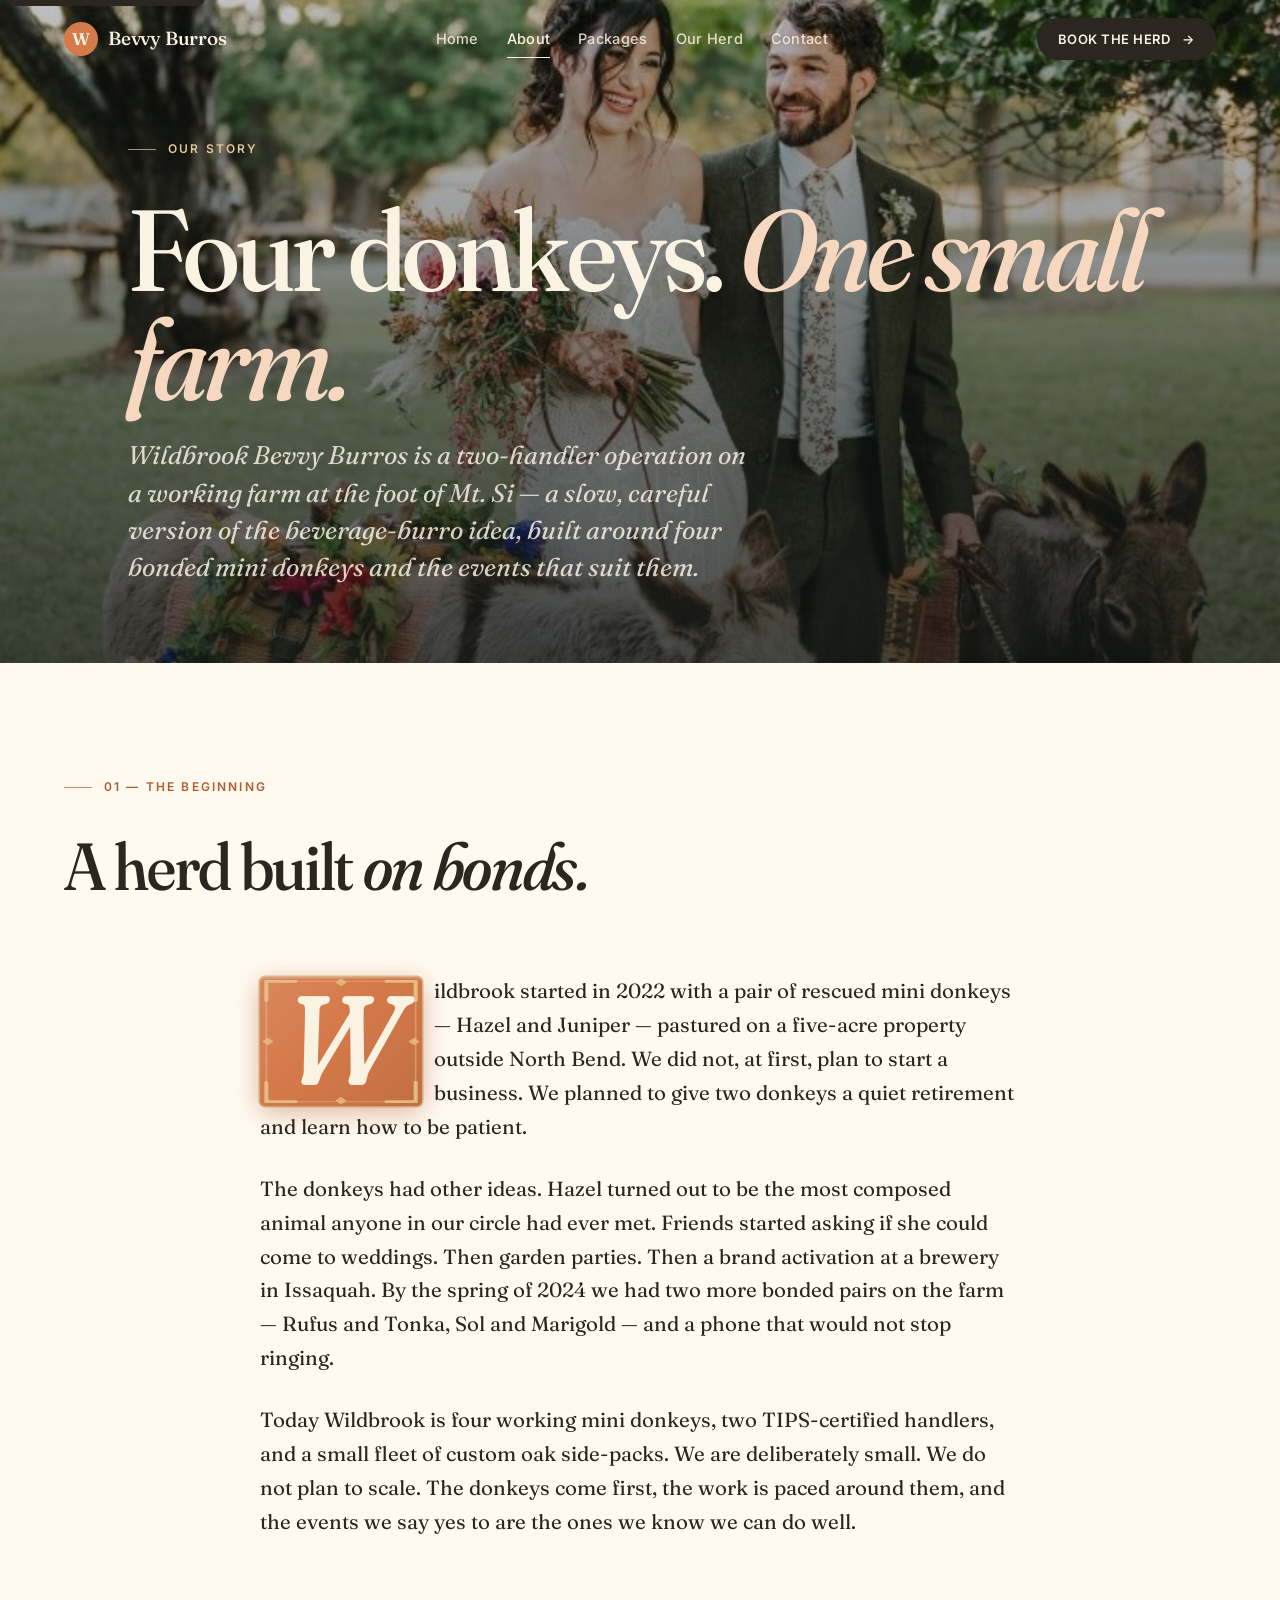
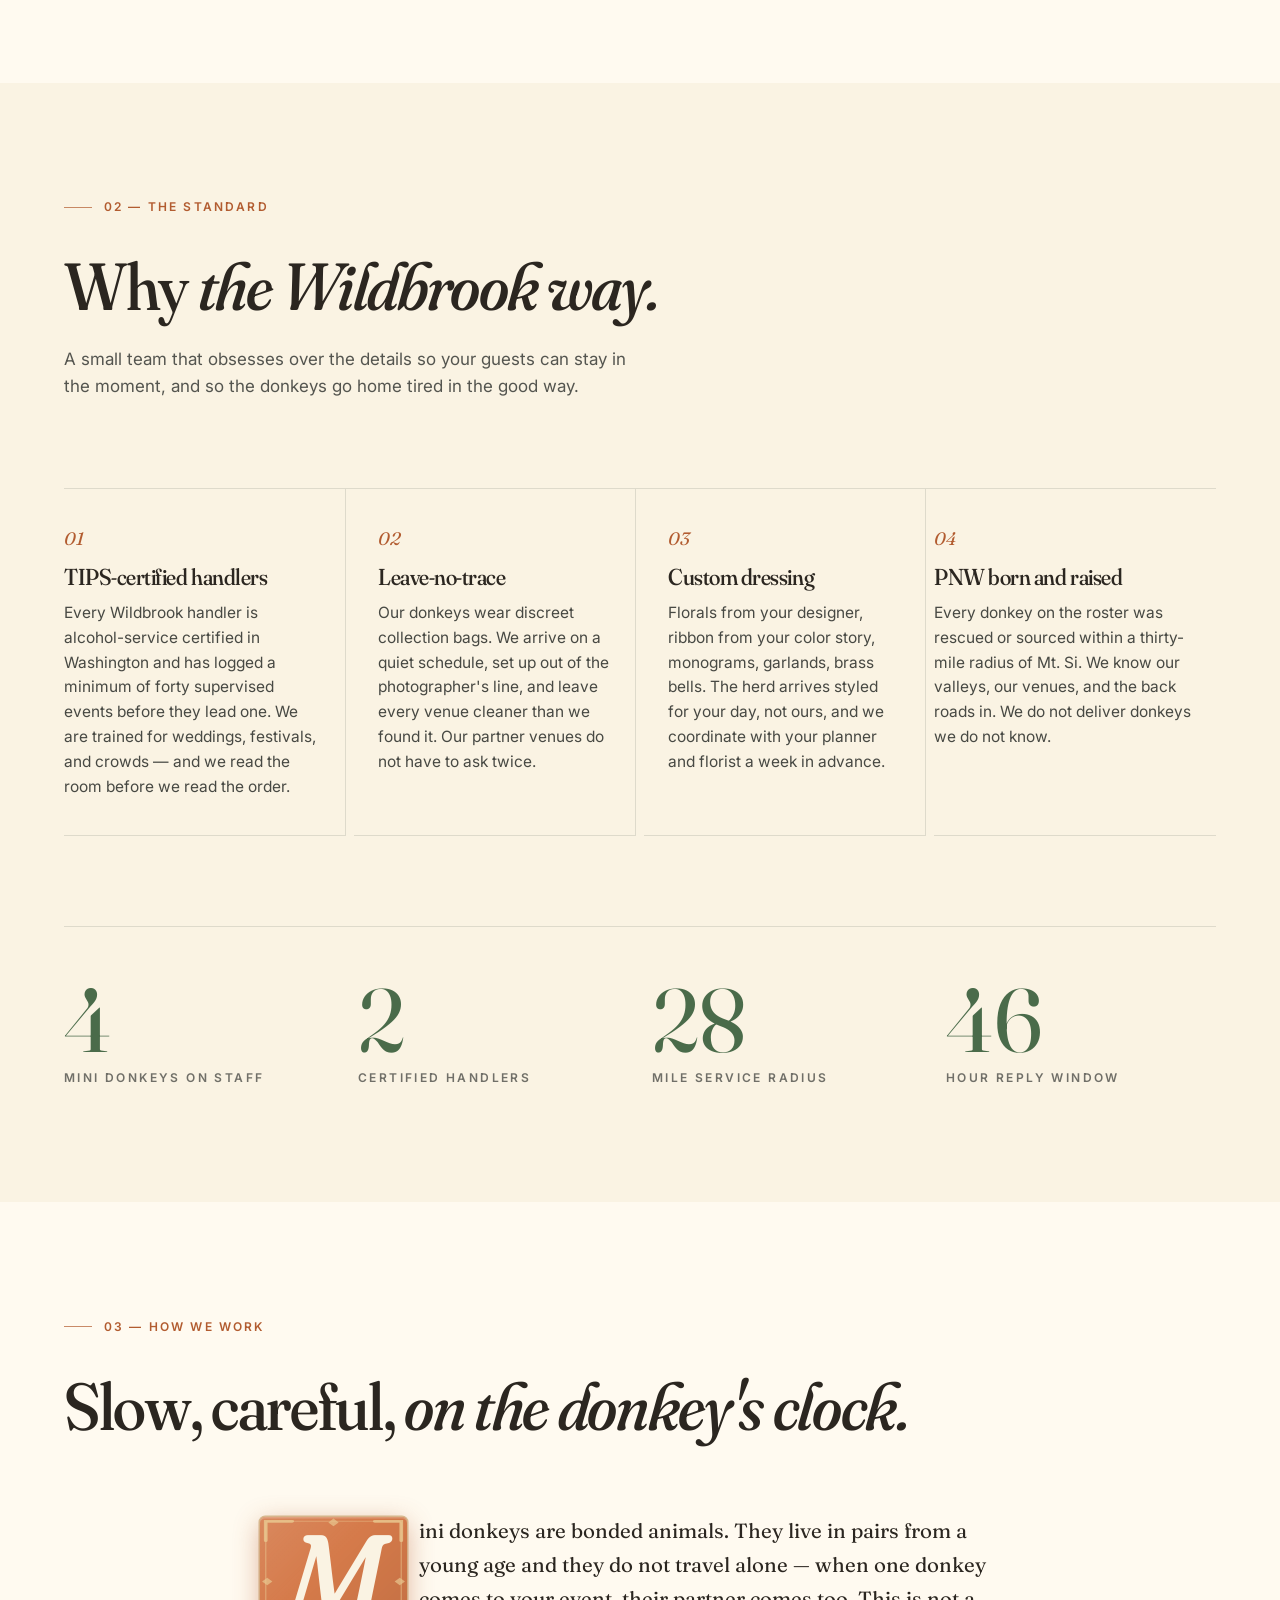
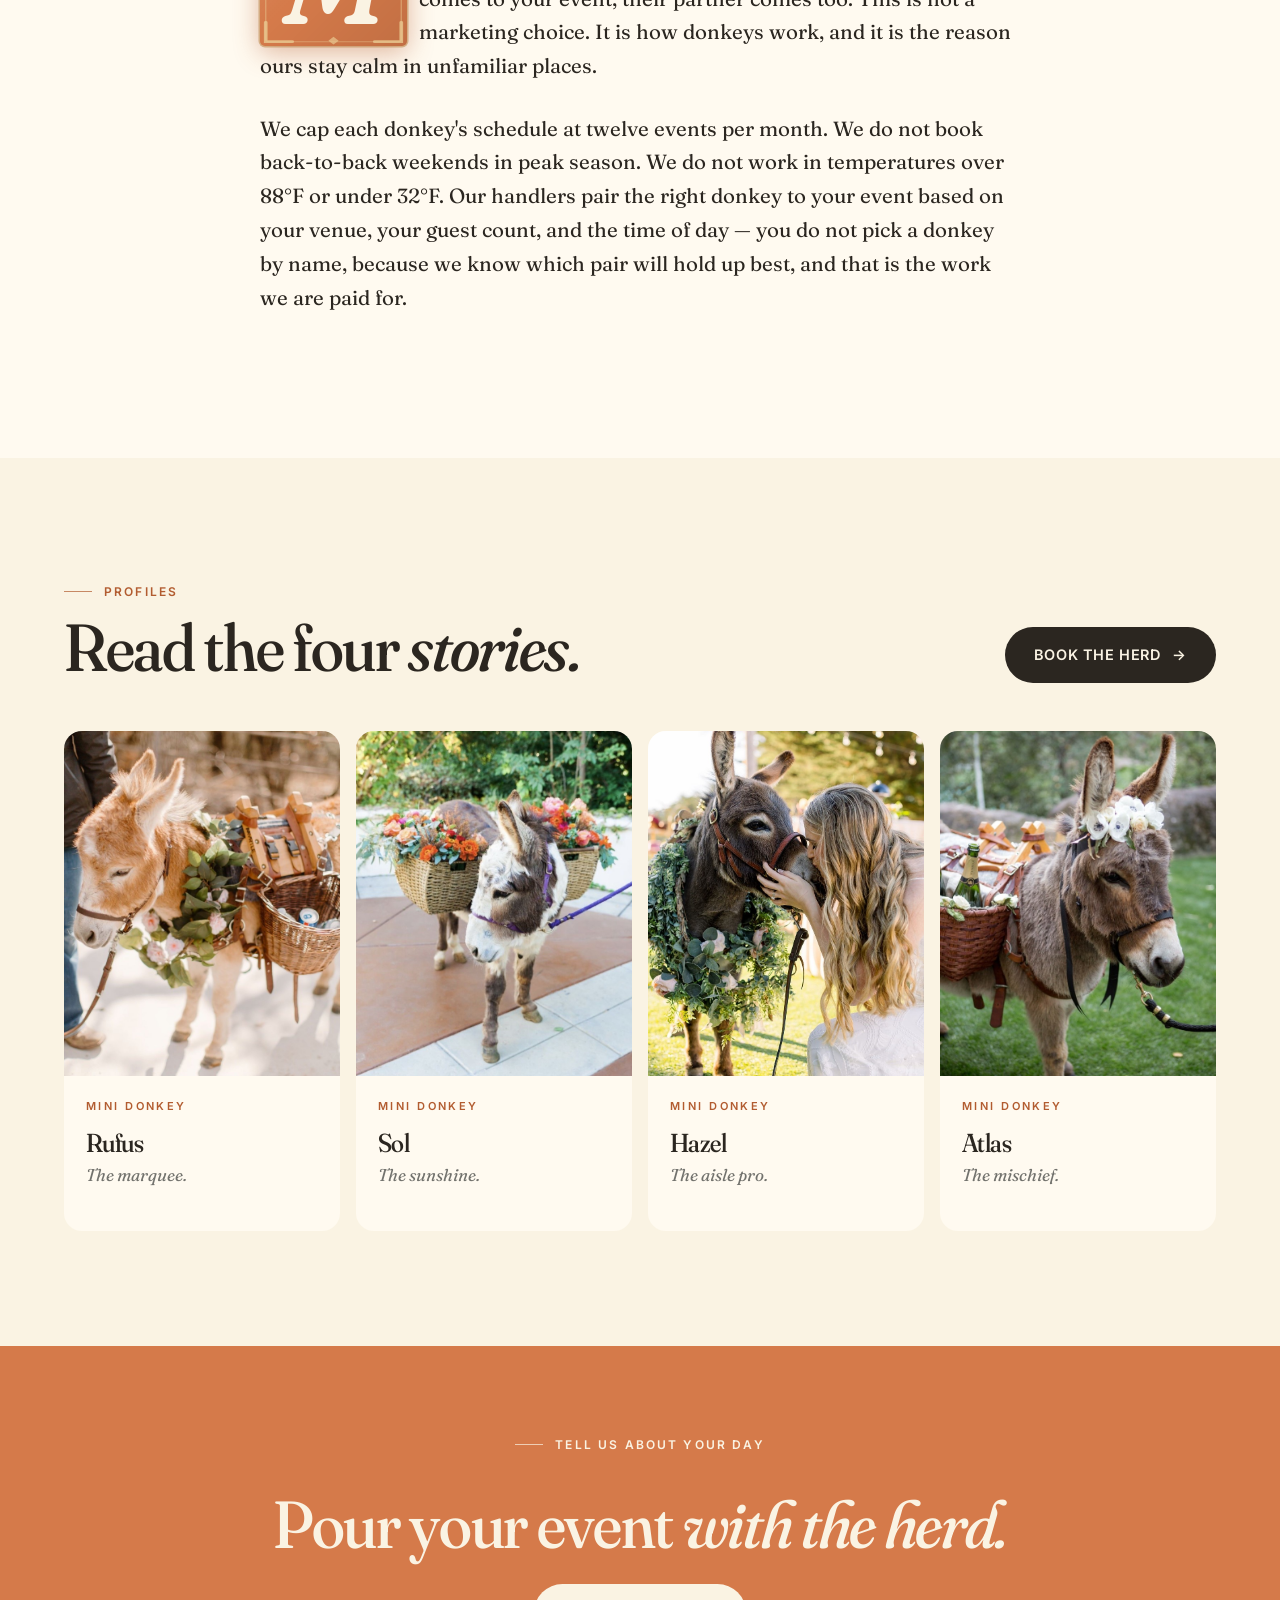
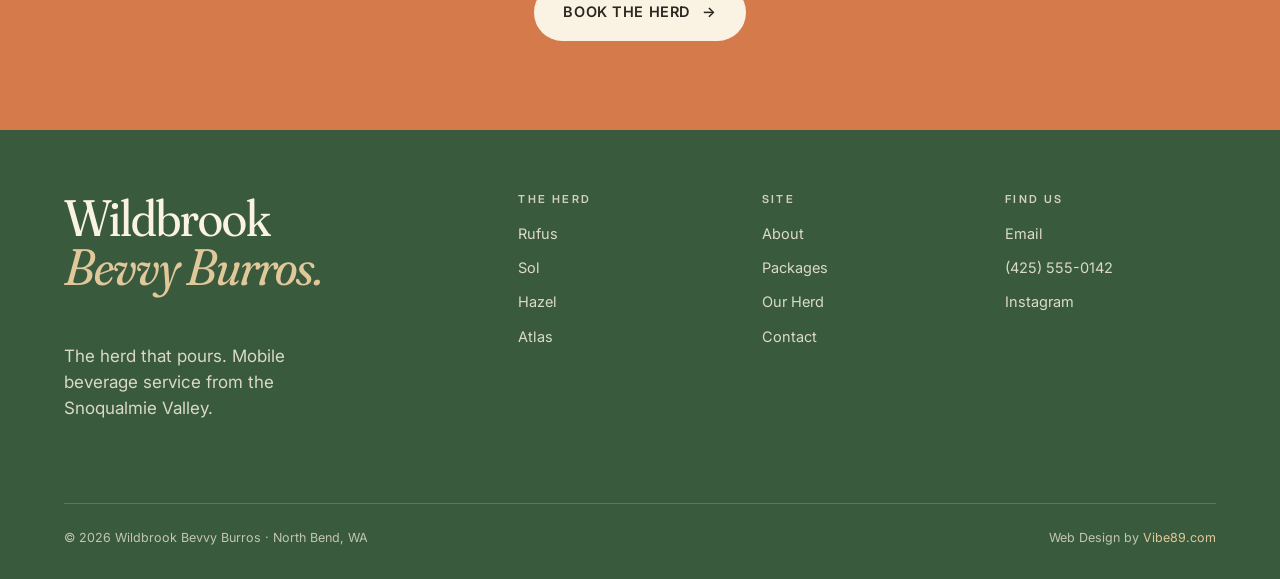
==== commit 0b5d2cca: "Remove Google Preferred Sources badge Scoping this to editorial/content sites (vibe89, the Langkawi " ====
(no text change in the page or its own stylesheets)
